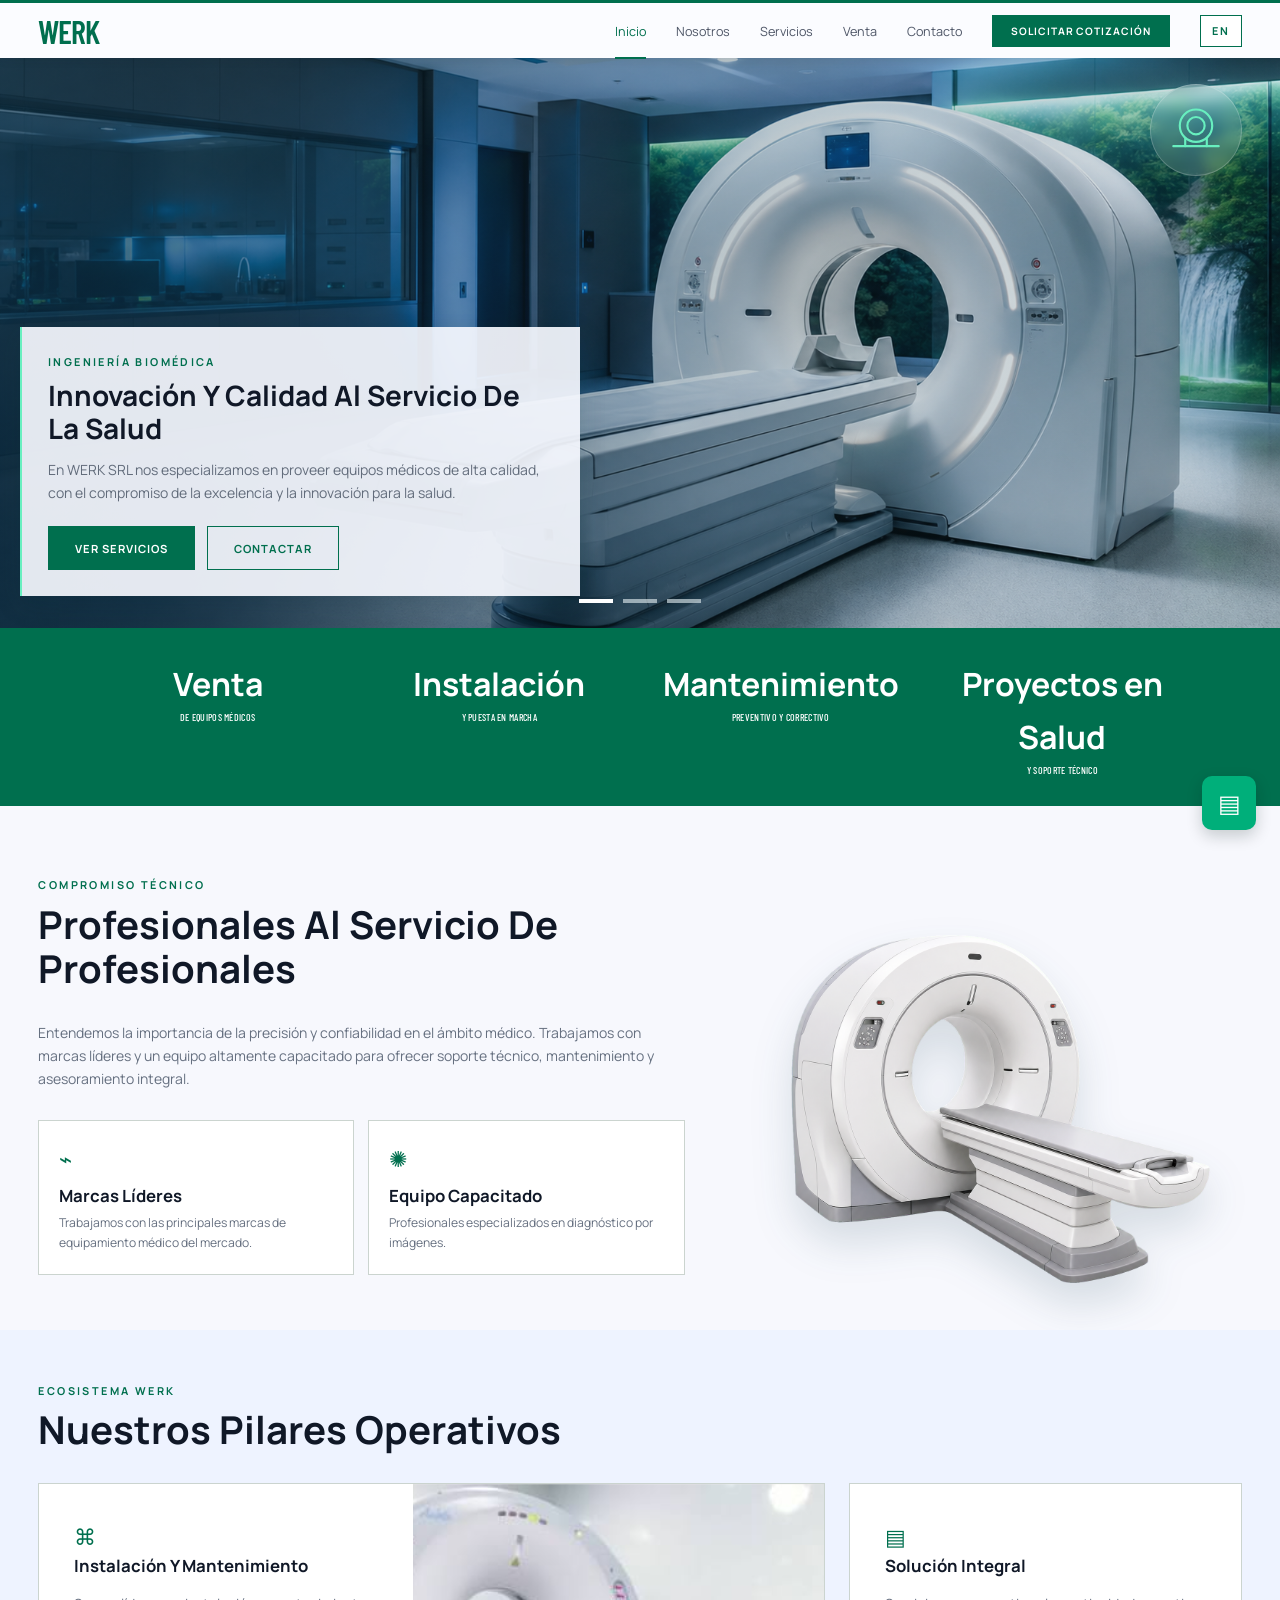
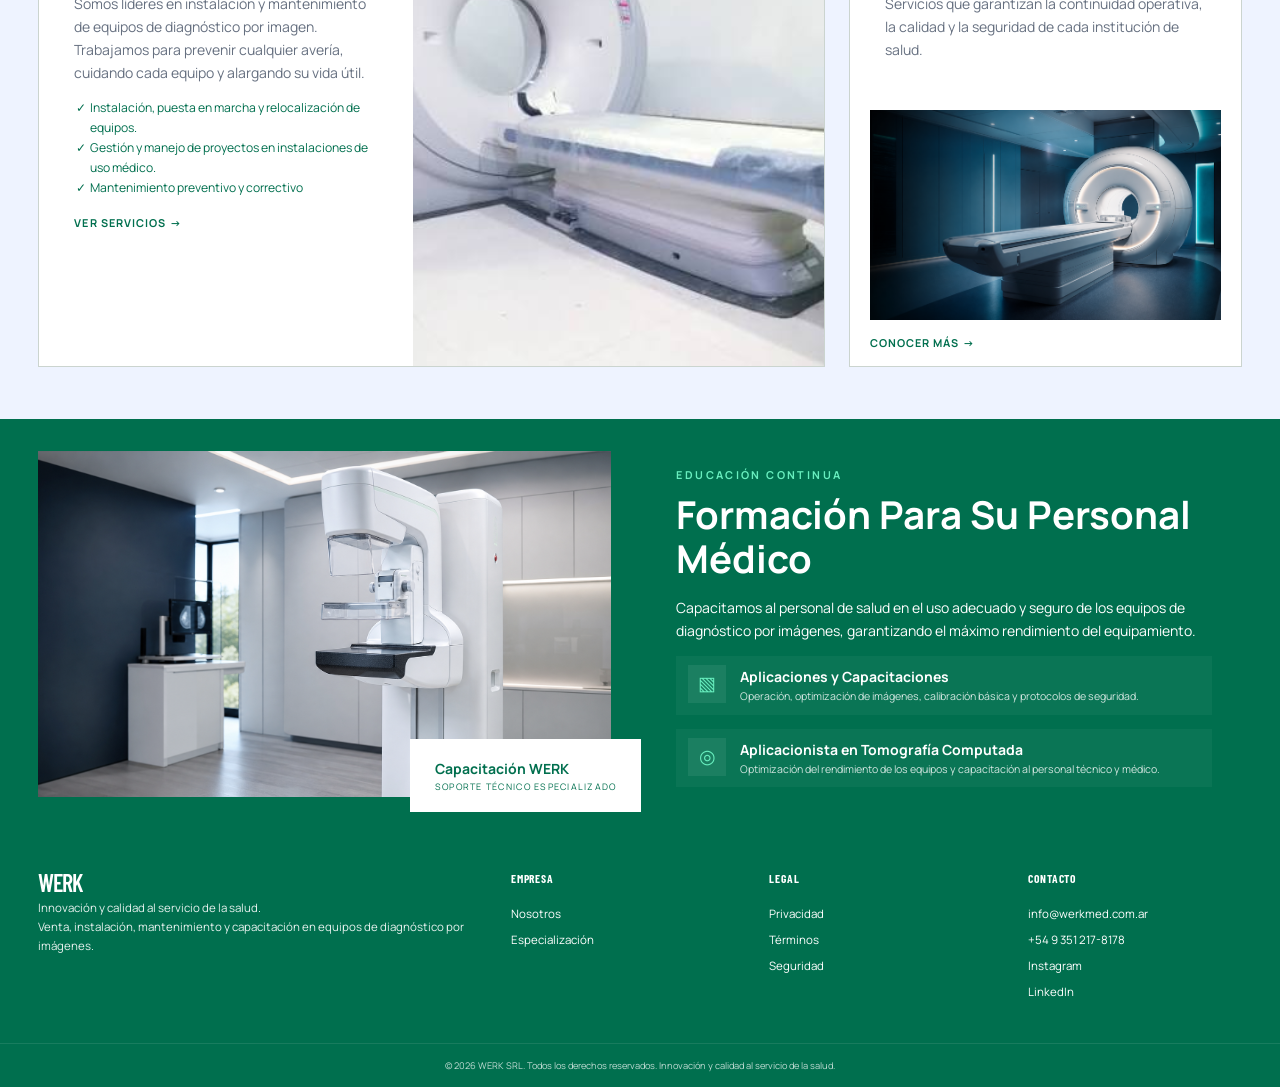
==== index.html @ 3bca9591 "First Commit" ====
<!doctype html>
<html lang="es">
<head>
  <meta charset="utf-8">
  <meta name="viewport" content="width=device-width, initial-scale=1">
  <meta name="description" content="WERK SRL, ingeniería biomédica: venta, instalación, mantenimiento y capacitación en equipos de diagnóstico por imágenes.">
  <title>WERK | Ingeniería Biomédica</title>
  <link rel="preconnect" href="https://fonts.googleapis.com">
  <link rel="preconnect" href="https://fonts.gstatic.com" crossorigin>
  <link rel="preload" as="image" href="assets/img/hero/tomografo-hero.png">
  <link href="https://fonts.googleapis.com/css2?family=Barlow+Condensed:wght@500;600;700&family=Manrope:wght@400;500;600;700&display=swap" rel="stylesheet">
  <link rel="stylesheet" href="styles/styles.css">
</head>
<body>
  <header class="site-header">
    <a class="brand" href="index.html" aria-label="WERK Inicio">WERK</a>
    <button class="menu-toggle" type="button" aria-label="Abrir menú" aria-expanded="false"><span></span><span></span><span></span></button>
    <nav class="main-nav" aria-label="Navegación principal">
      <a href="index.html">Inicio</a>
      <a href="nosotros.html">Nosotros</a>
      <a href="servicios.html">Servicios</a>
      <a href="venta.html">Venta</a>
      <a href="contacto.html">Contacto</a>
    </nav>
    <a class="button button-small header-cta" href="contacto.html">Solicitar cotización</a>
    <button class="language-toggle" type="button" data-language-toggle aria-label="Cambiar a inglés"><span data-language-label>EN</span></button>
  </header>

  <main>
    <section class="hero-carousel" data-carousel>
      <article class="hero-slide hero-tomografo active" role="img" aria-label="Tomógrafo de alta complejidad en una sala de diagnóstico">
        <div class="hero-sticker" aria-hidden="true"><svg viewBox="0 0 100 100" fill="none" stroke="currentColor" stroke-width="4" stroke-linecap="round"><circle cx="50" cy="42" r="30"/><circle cx="50" cy="42" r="16"/><line x1="8" y1="80" x2="92" y2="80"/><line x1="30" y1="80" x2="30" y2="66"/><line x1="70" y1="80" x2="70" y2="66"/></svg></div>
        <div class="hero-card">
          <p class="eyebrow">Ingeniería biomédica</p>
          <h1>Innovación y Calidad al Servicio de la Salud</h1>
          <p>En WERK SRL nos especializamos en proveer equipos médicos de alta calidad, con el compromiso de la excelencia y la innovación para la salud.</p>
          <div class="button-row"><a class="button" href="servicios.html">Ver servicios</a><a class="button button-outline" href="contacto.html">Contactar</a></div>
        </div>
      </article>
      <article class="hero-slide hero-mamografo" role="img" aria-label="Mamógrafo digital de última generación">
        <div class="hero-sticker" aria-hidden="true"><svg viewBox="0 0 100 100" fill="none" stroke="currentColor" stroke-width="4" stroke-linecap="round" stroke-linejoin="round"><path d="M50 10 L50 38"/><rect x="28" y="38" width="44" height="10" rx="3"/><path d="M33 48 Q33 86 50 92 Q67 86 67 48"/></svg></div>
        <div class="hero-card">
          <p class="eyebrow">Profesionales al servicio de profesionales</p>
          <h2>Soporte técnico, mantenimiento y asesoramiento integral</h2>
          <p>Trabajamos con marcas líderes y un equipo altamente capacitado para acompañar a cada institución de salud.</p>
          <div class="button-row"><a class="button" href="nosotros.html">Conocer WERK</a></div>
        </div>
      </article>
      <article class="hero-slide hero-resonador" role="img" aria-label="Resonador magnético en una sala de diagnóstico avanzada">
        <div class="hero-sticker" aria-hidden="true"><svg viewBox="0 0 100 100" fill="none" stroke="currentColor" stroke-width="4" stroke-linecap="round"><rect x="15" y="32" width="70" height="38" rx="19"/><line x1="8" y1="51" x2="0" y2="51"/><line x1="92" y1="51" x2="100" y2="51"/><path d="M22 22 Q50 8 78 22" stroke-dasharray="4 6"/></svg></div>
        <div class="hero-card">
          <p class="eyebrow">Diagnóstico por imagen</p>
          <h2>Líderes en instalación y mantenimiento de equipos de diagnóstico</h2>
          <p>Garantizamos un servicio veloz y efectivo, trabajando para prevenir averías y alargar la vida útil de cada equipo.</p>
          <div class="button-row"><a class="button" href="servicios.html">Nuestros servicios</a><a class="button button-outline" href="contacto.html">Contactar</a></div>
        </div>
      </article>
      <div class="carousel-dots" aria-label="Controles del carrusel"></div>
    </section>

    <section class="stats reveal-group">
      <div><strong>Venta</strong><span>de equipos médicos</span></div>
      <div><strong>Instalación</strong><span>y puesta en marcha</span></div>
      <div><strong>Mantenimiento</strong><span>preventivo y correctivo</span></div>
      <div><strong>Proyectos en Salud</strong><span>y soporte técnico</span></div>
    </section>

    <section class="section split-feature reveal">
      <div class="feature-copy">
        <p class="eyebrow">Compromiso técnico</p>
        <h2>Profesionales al Servicio de Profesionales</h2>
        <p>Entendemos la importancia de la precisión y confiabilidad en el ámbito médico. Trabajamos con marcas líderes y un equipo altamente capacitado para ofrecer soporte técnico, mantenimiento y asesoramiento integral.</p>
        <div class="mini-grid reveal-group">
          <article class="mini-card"><span class="icon">⌁</span><h3>Marcas líderes</h3><p>Trabajamos con las principales marcas de equipamiento médico del mercado.</p></article>
          <article class="mini-card"><span class="icon">✺</span><h3>Equipo capacitado</h3><p>Profesionales especializados en diagnóstico por imágenes.</p></article>
        </div>
      </div>
      <div class="feature-image image-scanner" role="img" aria-label="Tomógrafo de alta complejidad en perspectiva"></div>
    </section>

    <section class="section section-tint reveal">
      <p class="eyebrow">Ecosistema WERK</p>
      <h2>Nuestros Pilares Operativos</h2>
      <div class="pillar-grid reveal-group">
        <article class="pillar-card pillar-wide">
          <div class="pillar-copy"><span class="icon">⌘</span><h3>Instalación y Mantenimiento</h3><p>Somos líderes en instalación y mantenimiento de equipos de diagnóstico por imagen. Trabajamos para prevenir cualquier avería, cuidando cada equipo y alargando su vida útil.</p><ul class="check-list"><li>Instalación, puesta en marcha y relocalización de equipos.</li><li>Gestión y manejo de proyectos en instalaciones de uso médico.</li><li>Mantenimiento preventivo y correctivo</li></ul><a class="text-link" href="servicios.html">Ver servicios →</a></div>
          <div class="pillar-image image-install"></div>
        </article>
        <article class="pillar-card">
          <div class="pillar-copy"><span class="icon">▤</span><h3>Solución Integral</h3><p>Servicios que garantizan la continuidad operativa, la calidad y la seguridad de cada institución de salud.</p></div>
          <div class="pillar-image image-maintenance"></div>
          <a class="text-link card-link" href="servicios.html">Conocer más →</a>
        </article>
      </div>
    </section>

    <section class="academy reveal">
      <div class="academy-image"><div class="academy-badge"><strong>Capacitación WERK</strong><span>Soporte técnico especializado</span></div></div>
      <div class="academy-copy">
        <p class="eyebrow light">Educación continua</p>
        <h2>Formación para su Personal Médico</h2>
        <p>Capacitamos al personal de salud en el uso adecuado y seguro de los equipos de diagnóstico por imágenes, garantizando el máximo rendimiento del equipamiento.</p>
        <div class="academy-item"><span class="academy-icon">▧</span><div><strong>Aplicaciones y Capacitaciones</strong><small>Operación, optimización de imágenes, calibración básica y protocolos de seguridad.</small></div></div>
        <div class="academy-item"><span class="academy-icon">◎</span><div><strong>Aplicacionista en Tomografía Computada</strong><small>Optimización del rendimiento de los equipos y capacitación al personal técnico y médico.</small></div></div>
      </div>
    </section>
  </main>

  <a class="floating-contact" href="mailto:info@werkmed.com.ar" aria-label="Contactar a WERK">▤</a>
  <footer class="site-footer">
    <div class="footer-grid"><div><a class="brand brand-light" href="index.html">WERK</a><p>Innovación y calidad al servicio de la salud.<br>Venta, instalación, mantenimiento y capacitación en equipos de diagnóstico por imágenes.</p></div><div><h3>Empresa</h3><a href="nosotros.html">Nosotros</a><a href="nosotros.html#trayectoria">Especialización</a></div><div><h3>Legal</h3><a href="#">Privacidad</a><a href="#">Términos</a><a href="#">Seguridad</a></div><div><h3>Contacto</h3><a href="mailto:info@werkmed.com.ar">info@werkmed.com.ar</a><a href="tel:+5493512178178">+54 9 351 217-8178</a><a href="https://www.instagram.com/werk.med" target="_blank" rel="noopener">Instagram</a><a href="https://www.linkedin.com/in/werk-s-r-l-277203a8/" target="_blank" rel="noopener">LinkedIn</a></div></div>
    <div class="footer-bottom">© 2026 WERK SRL. Todos los derechos reservados. Innovación y calidad al servicio de la salud.</div>
  </footer>
  <script src="script/script.js"></script>
</body>
</html>
---- styles/styles.css ----
:root{--green:#006f4e;--green-dark:#00583e;--mint:#68efbf;--navy:#0d2138;--ink:#101827;--muted:#667080;--paper:#f7f8fd;--tint:#eef3ff;--line:#cbd4cf;--white:#fff;--header:58px}
*{box-sizing:border-box}html{scroll-behavior:smooth;scroll-padding-top:var(--header)}body{margin:0;background:var(--paper);color:var(--ink);font-family:Manrope,Arial,sans-serif;font-size:14px;line-height:1.65}h1,h2,h3,p{margin-top:0}h1,h2,h3{line-height:1.15;text-transform:capitalize}h1{font-size:clamp(2.3rem,5vw,4.3rem)}h2{font-size:clamp(1.8rem,3vw,2.7rem)}h3{font-size:1.05rem}a{color:inherit;text-decoration:none}.site-header{height:var(--header);padding:0 3%;display:flex;align-items:center;gap:30px;background:#fbfcff;border-top:3px solid var(--green);box-shadow:0 2px 9px #10203018;position:sticky;top:0;z-index:100}.brand{font:600 2rem/1 "Barlow Condensed",sans-serif;color:var(--green);letter-spacing:-1px}.main-nav{display:flex;align-items:center;gap:30px;margin-left:auto}.main-nav a{font-size:.79rem;color:#4e5667;padding:20px 0 15px;border-bottom:2px solid transparent}.main-nav a:hover,.main-nav a.active{color:var(--green);border-color:var(--green)}.button{display:inline-flex;justify-content:center;align-items:center;min-height:44px;padding:0 26px;border:1px solid var(--green);background:var(--green);color:#fff;text-transform:uppercase;letter-spacing:.09em;font:700 .7rem Manrope;cursor:pointer}.button:hover{background:var(--green-dark)}.button-small{min-height:32px;padding:0 18px;font-size:.64rem}.button-outline{background:transparent;color:var(--green)}.button-outline:hover{color:#fff}.menu-toggle{display:none;background:none;border:0;padding:8px}.menu-toggle span{display:block;width:24px;height:2px;margin:5px;background:var(--green)}.hero-carousel{height:620px;position:relative;overflow:hidden;background:#233a4d}.hero-slide{position:absolute;inset:0;opacity:0;visibility:hidden;background-image:linear-gradient(90deg,#143a4a75,#143a4a25),var(--hero-image);background-size:cover;background-position:center;transition:opacity .7s ease}.hero-slide.active{opacity:1;visibility:visible}.hero-card{position:absolute;left:2.7%;bottom:35px;width:min(480px,90%);padding:26px;background:#f7f9ffea;border-left:2px solid var(--mint)}.hero-card h1,.hero-card h2{font-size:1.75rem;margin-bottom:14px}.hero-card p:not(.eyebrow){color:#626c7b}.eyebrow{text-transform:uppercase;letter-spacing:.22em;color:var(--green);font-size:.68rem;font-weight:700;margin-bottom:9px}.eyebrow.light{color:var(--mint)}.button-row{display:flex;flex-wrap:wrap;gap:12px;margin-top:22px}.carousel-dots{position:absolute;bottom:25px;left:50%;transform:translateX(-50%);display:flex;gap:10px;z-index:4}.carousel-dots button{border:0;width:34px;height:4px;padding:0;background:#d5e1e6aa;cursor:pointer}.carousel-dots button.active{background:#fff}.stats{display:grid;grid-template-columns:repeat(4,1fr);padding:30px 6%;background:var(--green);color:#fff;text-align:center}.stats div{display:flex;flex-direction:column}.stats strong{font-size:2rem}.stats span{text-transform:uppercase;font:500 .62rem "Barlow Condensed";letter-spacing:.03em}.section{padding:70px max(3%,calc((100% - 1240px)/2))}.section h2{margin-bottom:30px}.split-feature{display:grid;grid-template-columns:1.25fr .85fr;padding-bottom:0}.feature-copy{padding:0 70px 55px 0}.feature-copy>p:not(.eyebrow){color:var(--muted);max-width:650px}.feature-image{min-height:430px;background-size:cover;background-position:center}.image-scanner{background-image:url("../assets/img/hero/tomografo-hero.png")}.mini-grid{display:grid;grid-template-columns:1fr 1fr;gap:14px;margin-top:30px}.mini-card{border:1px solid var(--line);padding:20px;background:#fff}.mini-card h3{margin:8px 0}.mini-card p{font-size:.76rem;color:var(--muted);margin:0}.icon{display:inline-block;color:var(--green);font-size:1.4rem}.section-tint{background:var(--tint)}.pillar-grid{display:grid;grid-template-columns:2fr 1fr;gap:24px}.pillar-card{background:#fff;border:1px solid var(--line);display:flex;flex-direction:column}.pillar-wide{display:grid;grid-template-columns:1fr 1.1fr}.pillar-copy{padding:35px}.pillar-copy p{color:var(--muted)}.pillar-image{background-size:cover;background-position:center;min-height:210px}.image-install{background-image:url("../assets/img/vtas/aquilion16.jpg")}.image-maintenance{background-image:url("../assets/img/hero/resonador-hero.png");margin:0 20px}.check-list{list-style:"✓  ";padding-left:16px;color:var(--green);font-size:.76rem}.text-link{text-transform:uppercase;letter-spacing:.1em;color:var(--green);font-size:.68rem;font-weight:700}.card-link{padding:14px 20px}.academy{display:grid;grid-template-columns:1fr 1.1fr;background:var(--green);color:#fff;padding:32px max(3%,calc((100% - 1240px)/2))}.academy-image{min-height:290px;background:url("../assets/img/hero/mamografo-hero.png") center/cover;position:relative}.academy-badge{position:absolute;right:-30px;bottom:-15px;background:#fff;color:var(--green);padding:18px 25px;display:flex;flex-direction:column}.academy-badge span{text-transform:uppercase;font-size:.56rem;letter-spacing:.14em}.academy-copy{padding:15px 30px 10px 65px}.academy-copy h2{margin-bottom:15px}.academy-item{display:flex;gap:18px;margin-top:24px}.academy-item small{display:block}.floating-contact{position:fixed;right:24px;bottom:70px;z-index:40;width:54px;height:54px;border-radius:10px;background:#00af7a;color:#fff;display:grid;place-items:center;font-size:1.5rem;box-shadow:0 6px 16px #001b1433}.site-footer{background:var(--green);color:#fff}.footer-grid{padding:42px max(3%,calc((100% - 1240px)/2));display:grid;grid-template-columns:2fr repeat(3,1fr);gap:45px}.brand-light{color:#fff;font-size:1.5rem}.footer-grid p{font-size:.72rem;opacity:.9}.footer-grid h3{text-transform:uppercase;font:700 .72rem "Barlow Condensed";letter-spacing:.08em}.footer-grid div:not(:first-child){display:flex;flex-direction:column;gap:7px}.footer-grid a:not(.brand){font-size:.72rem}.footer-bottom{border-top:1px solid #ffffff20;padding:14px 3%;text-align:center;font-size:.58rem;opacity:.75}
.hero-about{height:560px;background:#eef2fa}.hero-about .hero-slide{background-size:cover;background-position:center}.hero-dark-card{position:absolute;left:0;bottom:0;width:52%;min-height:280px;padding:38px max(3%,calc((100vw - 1240px)/2));padding-right:45px;background:linear-gradient(90deg,#0d2138ef,#0d2138bf);color:#fff}.hero-dark-card h1,.hero-dark-card h2{font-size:clamp(2.3rem,4vw,3.6rem)}em{font-style:normal;color:var(--mint)}.hero-dark-card p:last-child{max-width:540px}.section-heading-line{display:flex;align-items:end;justify-content:space-between;border-bottom:1px solid var(--line);margin-bottom:25px}.section-heading-line h2{color:var(--green);font:600 2rem "Barlow Condensed";text-transform:capitalize;margin:0}.section-heading-line span{text-transform:uppercase;letter-spacing:.25em;color:#87909e;font-size:.6rem}.identity-grid{display:grid;grid-template-columns:1.3fr .9fr;gap:20px}.identity-card,blockquote{margin:0;border:1px solid var(--line);background:#fff;padding:30px}.identity-card h3{font-size:1.2rem}.mission{min-height:250px;display:flex;flex-direction:column;justify-content:space-between}.mission p{max-width:520px}.vision{background:var(--navy);color:#fff;display:flex;flex-direction:column;justify-content:space-between}.progress-mark{width:40px;height:5px;background:linear-gradient(90deg,var(--green) 55%,#6b7583 55%)}blockquote{background:#e9f4f7;text-align:center;display:flex;flex-direction:column;justify-content:center;color:var(--green);font-style:italic;font-size:1.1rem}blockquote small{color:var(--muted);font-style:normal;margin-top:8px}.values{padding:28px}.value-grid{display:grid;grid-template-columns:1fr 1fr;gap:20px}.value-grid p{margin:0}.value-grid b,.value-grid small{display:block}.value-grid small{font-size:.58rem;color:var(--muted);margin-left:20px}.timeline-section{background:#eaf3f7 url("../assets/img/vtas/rx.jpg") right center/38% no-repeat;background-blend-mode:screen}.timeline-section h2{color:var(--green)}.timeline{display:grid;grid-template-columns:repeat(3,1fr);border-top:1px solid #a9beb7;padding-top:8px}.timeline article{padding-right:35px}.timeline b{display:inline-block;border:1px solid var(--green);border-radius:7px;padding:3px 6px;color:var(--green);font:500 .7rem "Barlow Condensed"}.timeline h3{margin:15px 0 8px}.timeline p{font-size:.77rem}.expertise{display:grid;grid-template-columns:1fr 1fr;gap:55px;align-items:center;background-image:linear-gradient(#d8e1e633 1px,transparent 1px),linear-gradient(90deg,#d8e1e633 1px,transparent 1px);background-size:25px 25px}.short-rule{display:block;width:40px;height:3px;background:var(--green);margin:-15px 0 25px}.tech-list{list-style:none;padding:0}.tech-list li{background:#e9f1f5;border-left:3px solid var(--green);margin:10px 0;padding:8px 15px;font-size:.72rem}.expertise-visual{position:relative}.image-globe{height:430px;background:url("../assets/img/hero/tomografo-hero.png") center/cover;border-radius:4px;box-shadow:0 7px 16px #001c2233}.uptime-badge{position:absolute;bottom:-24px;left:-30px;background:#fff;border:1px solid var(--line);padding:12px}.uptime-badge strong,.uptime-badge span{display:block}.uptime-badge strong{font-size:1.5rem;color:var(--green)}.uptime-badge span{font-size:.6rem}
.hero-services{height:560px}.service-hero-copy{position:absolute;left:2%;bottom:28px;width:min(660px,92%);padding:30px;border-left:3px solid var(--mint);background:linear-gradient(90deg,#0c584cca,transparent);color:#fff}.service-hero-copy h1,.service-hero-copy h2{font-size:clamp(2.3rem,4vw,3.5rem);margin-bottom:14px}.service-kicker{display:flex;justify-content:space-between;align-items:center;margin-bottom:55px;border-bottom:1px solid var(--line);padding-bottom:18px}.service-kicker p{color:var(--green);margin:0}.service-kicker span{color:var(--muted)}.service-kicker b,.specialty-heading>span{text-transform:uppercase;letter-spacing:.16em;color:var(--green);font-size:.62rem}.service-card-grid{display:grid;grid-template-columns:repeat(3,1fr);background:#fff;border:1px solid #dde2df}.service-card-grid article{padding:35px;border-right:1px solid #dde2df;border-bottom:1px solid #dde2df}.service-card-grid article:nth-child(3n){border-right:0}.service-card-grid article:nth-last-child(-n+3){border-bottom:0}.service-card-grid p,.service-card-grid li{color:var(--muted);font-size:.77rem}.service-card-grid ul{list-style:"•  ";padding-left:10px;line-height:2}.specialty{padding:55px max(3%,calc((100% - 1240px)/2));background:var(--green);color:#fff}.specialty-heading{display:flex;justify-content:space-between;align-items:center;margin-bottom:45px}.specialty-heading h2{color:var(--mint);margin:0}.specialty-heading p{margin:4px 0}.specialty-heading>span{border:1px solid #54caa450;padding:8px 16px;color:#8bdfc4}.specialty-layout{display:grid;grid-template-columns:2fr 1fr}.specialty-image{min-height:510px;background:url("../assets/img/hero/tomografo-hero.png") center/cover;position:relative}.specialty-caption{position:absolute;left:30px;bottom:30px;max-width:460px}.specialty-caption b{background:#009b6c;padding:6px 10px;text-transform:uppercase;font-size:.65rem}.specialty-caption p{margin:12px 0 3px}.specialty-side{display:grid;grid-template-rows:1fr 1fr}.specialty-side article{padding:35px;background:#21866c}.specialty-side article:last-child{background:#00996c;position:relative}.specialty-side p{font-size:.78rem}.specialty-side a{position:absolute;right:30px;bottom:25px;font-size:1.5rem}.support-panel{display:grid;grid-template-columns:1fr 1fr;padding-top:65px;padding-bottom:65px}.support-panel>div{padding:45px 65px;background:#fff}.support-panel>div:last-child{background:#e9f0ff}.support-list{list-style:none;padding:0}.support-list li{margin:15px 0;padding-left:40px;position:relative}.support-list li:before{content:"⌁";position:absolute;left:0;top:0;background:#d8f1e8;color:var(--green);padding:5px 9px}.support-list b,.support-list span{display:block;font-size:.7rem}.support-list span{color:var(--muted)}.support-cta{text-align:center}.network-icon{font-size:3.5rem;color:var(--green)}
.contact-hero{min-height:400px;position:relative;background:linear-gradient(90deg,#0b3a5bba,#0b3a5b30),url("../assets/img/hero/resonador-hero.png") center/cover;color:#fff;display:flex;align-items:center;padding:5%}.contact-hero div{max-width:700px}.contact-hero h1{margin-bottom:15px}.contact-hero p{font-size:1.2rem}.contact-layout{display:grid;grid-template-columns:1.25fr .88fr;gap:25px}.contact-form,.contact-aside>article,.contact-mini-grid article{background:#fff;border:1px solid var(--line);padding:30px}.contact-form h2{font-size:2.3rem}.form-grid{display:grid;grid-template-columns:1fr 1fr;gap:22px;margin:35px 0 25px}.form-grid label{font-size:.75rem;letter-spacing:.08em}.form-grid input,.form-grid select,.form-grid textarea{display:block;width:100%;margin-top:8px;border:1px solid #bdc9c3;background:#fff;padding:14px;color:#5d6677;font:inherit}.full-field{grid-column:1/-1}.submit-button{border:0}.form-status{margin:15px 0 0;color:var(--green);font-weight:600}.contact-aside{display:flex;flex-direction:column;gap:20px}.contact-aside .emergency-card{background:var(--navy);color:#fff;border:0;box-shadow:0 5px 10px #001b2d33}.emergency-card{position:relative}.emergency-card>span{position:absolute;right:20px;color:#00a878}.emergency-card h2{font-size:1.7rem;margin-bottom:8px}.emergency-card a{color:var(--mint);font-size:2rem;font-weight:700}.contact-mini-grid{display:grid;grid-template-columns:1fr 1fr;gap:20px}.contact-mini-grid article{background:#eaf1ff}.contact-mini-grid p{font-size:.72rem}.location-card h2{margin-bottom:5px}.location-card>p{font-size:.7rem}.map-placeholder{height:220px;background:linear-gradient(#0b111766,#0b111766),url("../assets/img/vtas/canon.jpg") center/cover;display:grid;place-items:center}.map-placeholder span{width:30px;height:30px;border:8px solid #fff;border-radius:50%;background:var(--green);box-shadow:0 0 0 2px var(--green)}
@media(max-width:900px){.site-header{padding:0 18px}.menu-toggle{display:block;margin-left:auto}.main-nav{display:none;position:absolute;top:55px;left:0;right:0;background:#fff;flex-direction:column;gap:0;box-shadow:0 8px 15px #0002}.main-nav.open{display:flex}.main-nav a{width:100%;padding:14px 25px;border-bottom:1px solid #eee}.header-cta{display:none}.hero-carousel{height:560px}.hero-dark-card{width:80%}.split-feature,.pillar-grid,.academy,.expertise,.contact-layout,.support-panel{grid-template-columns:1fr}.feature-copy{padding-right:0}.split-feature{padding-bottom:60px}.feature-image{min-height:320px}.pillar-wide{grid-template-columns:1fr}.academy-copy{padding:55px 15px 20px}.academy-badge{right:10px}.identity-grid{grid-template-columns:1fr}.timeline{grid-template-columns:1fr;gap:25px}.timeline article{padding-left:15px;border-left:1px solid var(--green)}.service-card-grid{grid-template-columns:1fr}.service-card-grid article,.service-card-grid article:nth-last-child(-n+3){border-right:0;border-bottom:1px solid #dde2df}.service-card-grid article:last-child{border-bottom:0}.specialty-layout{grid-template-columns:1fr}.specialty-side{grid-template-columns:1fr 1fr;grid-template-rows:auto}.footer-grid{grid-template-columns:1.5fr 1fr 1fr}.footer-grid>div:last-child{grid-column:1/-1}}
@media(max-width:600px){body{font-size:13px}.section{padding:50px 20px}.hero-carousel{height:590px}.hero-card{left:15px;bottom:35px;width:calc(100% - 30px)}.hero-dark-card{width:100%;padding:30px 20px}.service-hero-copy{left:15px;width:calc(100% - 30px)}.stats{grid-template-columns:1fr 1fr;gap:25px}.mini-grid,.form-grid,.contact-mini-grid{grid-template-columns:1fr}.full-field{grid-column:auto}.pillar-copy{padding:25px}.academy{padding:25px 20px}.academy-image{min-height:230px}.footer-grid{grid-template-columns:1fr 1fr;gap:30px;padding:40px 20px}.footer-grid>div:first-child,.footer-grid>div:last-child{grid-column:1/-1}.section-heading-line{align-items:start;flex-direction:column}.value-grid{grid-template-columns:1fr}.specialty{padding:50px 20px}.specialty-heading{align-items:start;flex-direction:column;gap:15px}.specialty-image{min-height:440px}.specialty-side{grid-template-columns:1fr}.support-panel>div{padding:35px 25px}.emergency-card a{font-size:1.3rem}.contact-hero{min-height:350px;padding:25px}.contact-form,.contact-aside>article,.contact-mini-grid article{padding:22px}.floating-contact{right:15px;bottom:20px}}
@media(prefers-reduced-motion:reduce){*{scroll-behavior:auto!important}.hero-slide{transition:none}}

/* Imágenes locales del carrusel de inicio. Las rutas se resuelven desde /styles. */
.hero-slide.hero-tomografo{background-image:linear-gradient(90deg,#143a4a75,#143a4a25),url("../assets/img/hero/tomografo-hero.png")}
.hero-slide.hero-mamografo{background-image:linear-gradient(90deg,#143a4a75,#143a4a25),url("../assets/img/hero/mamografo-hero.png")}
.hero-slide.hero-resonador{background-image:linear-gradient(90deg,#143a4a75,#143a4a25),url("../assets/img/hero/resonador-hero.png")}

/* Stickers decorativos: íconos de línea sobre las imágenes de hero, estilo inspirado en gráficos superpuestos de sitios corporativos de medtech. */
.hero-sticker{position:absolute;top:26px;right:max(3%,calc((100% - 1240px)/2));width:92px;height:92px;padding:18px;border-radius:50%;background:#ffffff1f;border:1px solid #ffffff33;backdrop-filter:blur(6px);color:var(--mint);animation:sticker-float 5s ease-in-out infinite;pointer-events:none;z-index:3}
.hero-sticker svg{width:100%;height:100%;display:block}
@keyframes sticker-float{0%,100%{transform:translateY(0)}50%{transform:translateY(-12px)}}
@media(max-width:900px){.hero-sticker{width:72px;height:72px;padding:15px;top:18px}}
@media(max-width:600px){.hero-sticker{width:56px;height:56px;padding:12px;top:14px;right:14px}}

/* Animaciones al hacer scroll (reveal on scroll). */
.reveal{opacity:0;transform:translateY(30px);transition:opacity .7s ease,transform .7s cubic-bezier(.16,.8,.32,1)}
.reveal.is-visible{opacity:1;transform:translateY(0)}
.reveal-group>*{opacity:0;transform:translateY(24px);transition:opacity .6s ease,transform .6s cubic-bezier(.16,.8,.32,1)}
.reveal-group.is-visible>*{opacity:1;transform:translateY(0)}
.reveal-group.is-visible>*:nth-child(1){transition-delay:.05s}
.reveal-group.is-visible>*:nth-child(2){transition-delay:.12s}
.reveal-group.is-visible>*:nth-child(3){transition-delay:.19s}
.reveal-group.is-visible>*:nth-child(4){transition-delay:.26s}
.reveal-group.is-visible>*:nth-child(5){transition-delay:.33s}
.reveal-group.is-visible>*:nth-child(6){transition-delay:.4s}
.reveal-group.is-visible>*:nth-child(7){transition-delay:.47s}
@media(prefers-reduced-motion:reduce){.hero-sticker{animation:none}.reveal,.reveal-group>*{opacity:1;transform:none;transition:none}}

.language-toggle{flex:0 0 auto;width:42px;height:32px;border:1px solid var(--green);background:#fff;color:var(--green);font:700 .68rem Manrope;letter-spacing:.12em;cursor:pointer;transition:background .2s ease,color .2s ease}
.language-toggle:hover,.language-toggle:focus-visible{background:var(--green);color:#fff;outline:none}

.specialty-side{display:block}.specialty-list-panel{height:100%;position:relative;background:#21866c}.specialty-list{list-style:none;margin:28px 0 0;padding:0;display:grid;gap:14px}.specialty-list li{position:relative;padding-left:22px;font-size:.82rem;line-height:1.45}.specialty-list li:before{content:"";position:absolute;left:0;top:.62em;width:7px;height:7px;border-radius:50%;background:var(--mint)}

/* Tomógrafo recortado para el bloque de tecnología. */
.feature-image.image-scanner{background-image:url("../assets/img/tomografo-sticker.png");background-size:contain;background-repeat:no-repeat;background-position:center;filter:drop-shadow(0 22px 20px #153c4b25)}

/* Venta de equipos */
.sales-hero{min-height:570px;position:relative;display:flex;align-items:flex-end;padding:60px max(3%,calc((100% - 1240px)/2));background:linear-gradient(90deg,#09283dd9 0%,#0a3549a6 48%,#09283d1f 78%),url("../assets/img/hero/resonador-hero.png") center/cover;color:#fff}
.sales-hero-copy{width:min(650px,100%);position:relative;z-index:1}.sales-hero-copy h1{margin-bottom:18px}.sales-hero-copy>p:not(.eyebrow){max-width:600px;font-size:1.05rem}.sales-outline{border-color:#fff;color:#fff}.sales-outline:hover{border-color:var(--green)}
.sales-hero-label{position:absolute;right:max(3%,calc((100% - 1240px)/2));bottom:60px;display:flex;flex-direction:column;align-items:flex-end;text-transform:uppercase;letter-spacing:.13em}.sales-hero-label span{font-size:.58rem}.sales-hero-label b{color:var(--mint);font-size:.7rem}
.sales-intro{display:grid;grid-template-columns:1fr 1fr;gap:70px;align-items:end;padding-bottom:42px}.sales-intro h2{margin:0}.sales-intro>p{color:var(--muted);margin:0;max-width:560px}
.equipment-grid-section{padding-top:0}.equipment-grid{display:grid;grid-template-columns:repeat(3,1fr);border:1px solid var(--line);background:#fff}.equipment-card{min-width:0;border-right:1px solid var(--line)}.equipment-card:last-child{border-right:0}.equipment-image{height:260px;background-position:center;background-size:cover}.equipment-ct{background-image:linear-gradient(#0d213817,#0d213817),url("../assets/img/hero/tomografo-hero.png")}.equipment-mri{background-image:linear-gradient(#0d213817,#0d213817),url("../assets/img/hero/resonador-hero.png")}.equipment-mammo{background-image:linear-gradient(#0d213817,#0d213817),url("../assets/img/hero/mamografo-hero.png")}.equipment-ct-sale{background-image:linear-gradient(#0d213817,#0d213817),url("../assets/img/vtas/aquilion16.jpg")}.equipment-rx-sale{background-image:linear-gradient(#0d213817,#0d213817),url("../assets/img/vtas/rx.jpg")}.equipment-mri-sale{background-image:linear-gradient(#0d213817,#0d213817),url("../assets/img/vtas/resonanciamagnetica.jpeg")}.equipment-copy{padding:30px}.equipment-copy>span{text-transform:uppercase;letter-spacing:.15em;color:var(--green);font-size:.58rem;font-weight:700}.equipment-copy h2{font-size:1.55rem;margin:12px 0}.equipment-copy p,.equipment-copy li{color:var(--muted);font-size:.76rem}.equipment-copy ul{padding-left:18px;min-height:85px;margin:20px 0}.equipment-copy li{margin:7px 0}
.sales-support{display:grid;grid-template-columns:.85fr 1.4fr;gap:70px;padding:70px max(3%,calc((100% - 1240px)/2));background:var(--green);color:#fff}.sales-support-heading h2{color:var(--mint);margin-bottom:18px}.sales-support-heading>p:last-child{font-size:.8rem}.sales-steps{display:grid;grid-template-columns:repeat(3,1fr);border-top:1px solid #ffffff50}.sales-steps article{padding:28px 24px;border-right:1px solid #ffffff30}.sales-steps article:last-child{border:0}.sales-steps b{font:600 1.5rem "Barlow Condensed";color:var(--mint)}.sales-steps h3{margin:35px 0 10px}.sales-steps p{font-size:.72rem;margin:0;color:#e5f3ee}
.sales-cta{display:flex;align-items:center;justify-content:space-between;gap:45px;background:#e9f0ff}.sales-cta h2{margin-bottom:12px}.sales-cta p:last-child{margin:0;color:var(--muted)}.sales-cta .button{flex:0 0 auto}
.spare-parts{display:grid;grid-template-columns:1fr 1fr;align-items:stretch;padding-top:0}.spare-parts-image{min-height:280px;background:linear-gradient(#0d213817,#0d213817),url("../assets/img/vtas/tubostomografia.jpg") center/cover}.spare-parts-copy{display:flex;flex-direction:column;justify-content:center;background:#fff;border:1px solid var(--line);padding:40px}.spare-parts-copy h2{margin-bottom:18px}

@media(max-width:1100px) and (min-width:901px){.main-nav{gap:18px}.site-header{gap:20px}.header-cta{padding:0 13px}}
@media(max-width:900px){.sales-hero{min-height:540px}.sales-hero-label{display:none}.sales-intro,.sales-support,.spare-parts{grid-template-columns:1fr;gap:35px}.equipment-grid{grid-template-columns:1fr}.equipment-card{display:grid;grid-template-columns:.9fr 1.1fr;border-right:0;border-bottom:1px solid var(--line)}.equipment-card:last-child{border-bottom:0}.equipment-image{height:auto;min-height:320px}.sales-steps{grid-template-columns:repeat(3,1fr)}}
@media(max-width:600px){.sales-hero{min-height:560px;padding:45px 20px}.sales-hero-copy h1{font-size:2.65rem}.equipment-card{display:block}.equipment-image{height:235px;min-height:0}.equipment-copy{padding:25px}.equipment-copy ul{min-height:0}.sales-support{padding:50px 20px}.sales-steps{grid-template-columns:1fr}.sales-steps article{border-right:0;border-bottom:1px solid #ffffff30;padding:22px 5px}.sales-steps h3{margin:10px 0}.sales-cta{align-items:flex-start;flex-direction:column}.sales-cta .button{width:100%}}

/* Home composition tuned to the supplied desktop reference. */
body:has(.split-feature) .hero-carousel{height:570px}
body:has(.split-feature) .hero-card{left:max(20px,calc((100% - 1240px)/2));bottom:32px;width:min(560px,90%);box-shadow:0 8px 25px #092d3a25}
body:has(.split-feature) .stats{padding-left:max(6%,calc((100% - 1240px)/2));padding-right:max(6%,calc((100% - 1240px)/2))}
body:has(.split-feature) .mini-card{min-height:132px}
body:has(.split-feature) .section-tint{padding-top:52px;padding-bottom:52px}
body:has(.split-feature) .pillar-wide{min-height:415px}
body:has(.split-feature) .pillar-card:not(.pillar-wide){min-height:415px}
body:has(.split-feature) .academy-image{min-height:320px}
body:has(.split-feature) .academy-item{gap:14px;margin-top:14px;padding:9px 12px;background:#ffffff0a}
body:has(.split-feature) .academy-item strong,
body:has(.split-feature) .academy-item small{display:block}
body:has(.split-feature) .academy-item small{font-size:.66rem;opacity:.82}
.academy-icon{display:grid;place-items:center;flex:0 0 38px;height:38px;background:#ffffff12;color:var(--mint);font-size:1.2rem}

@media(max-width:900px){
  body:has(.split-feature) .hero-card{left:20px}
  body:has(.split-feature) .pillar-wide,
  body:has(.split-feature) .pillar-card:not(.pillar-wide){min-height:auto}
}
@media(max-width:600px){
  body:has(.split-feature) .hero-carousel{height:590px}
  body:has(.split-feature) .hero-card{left:15px}
}
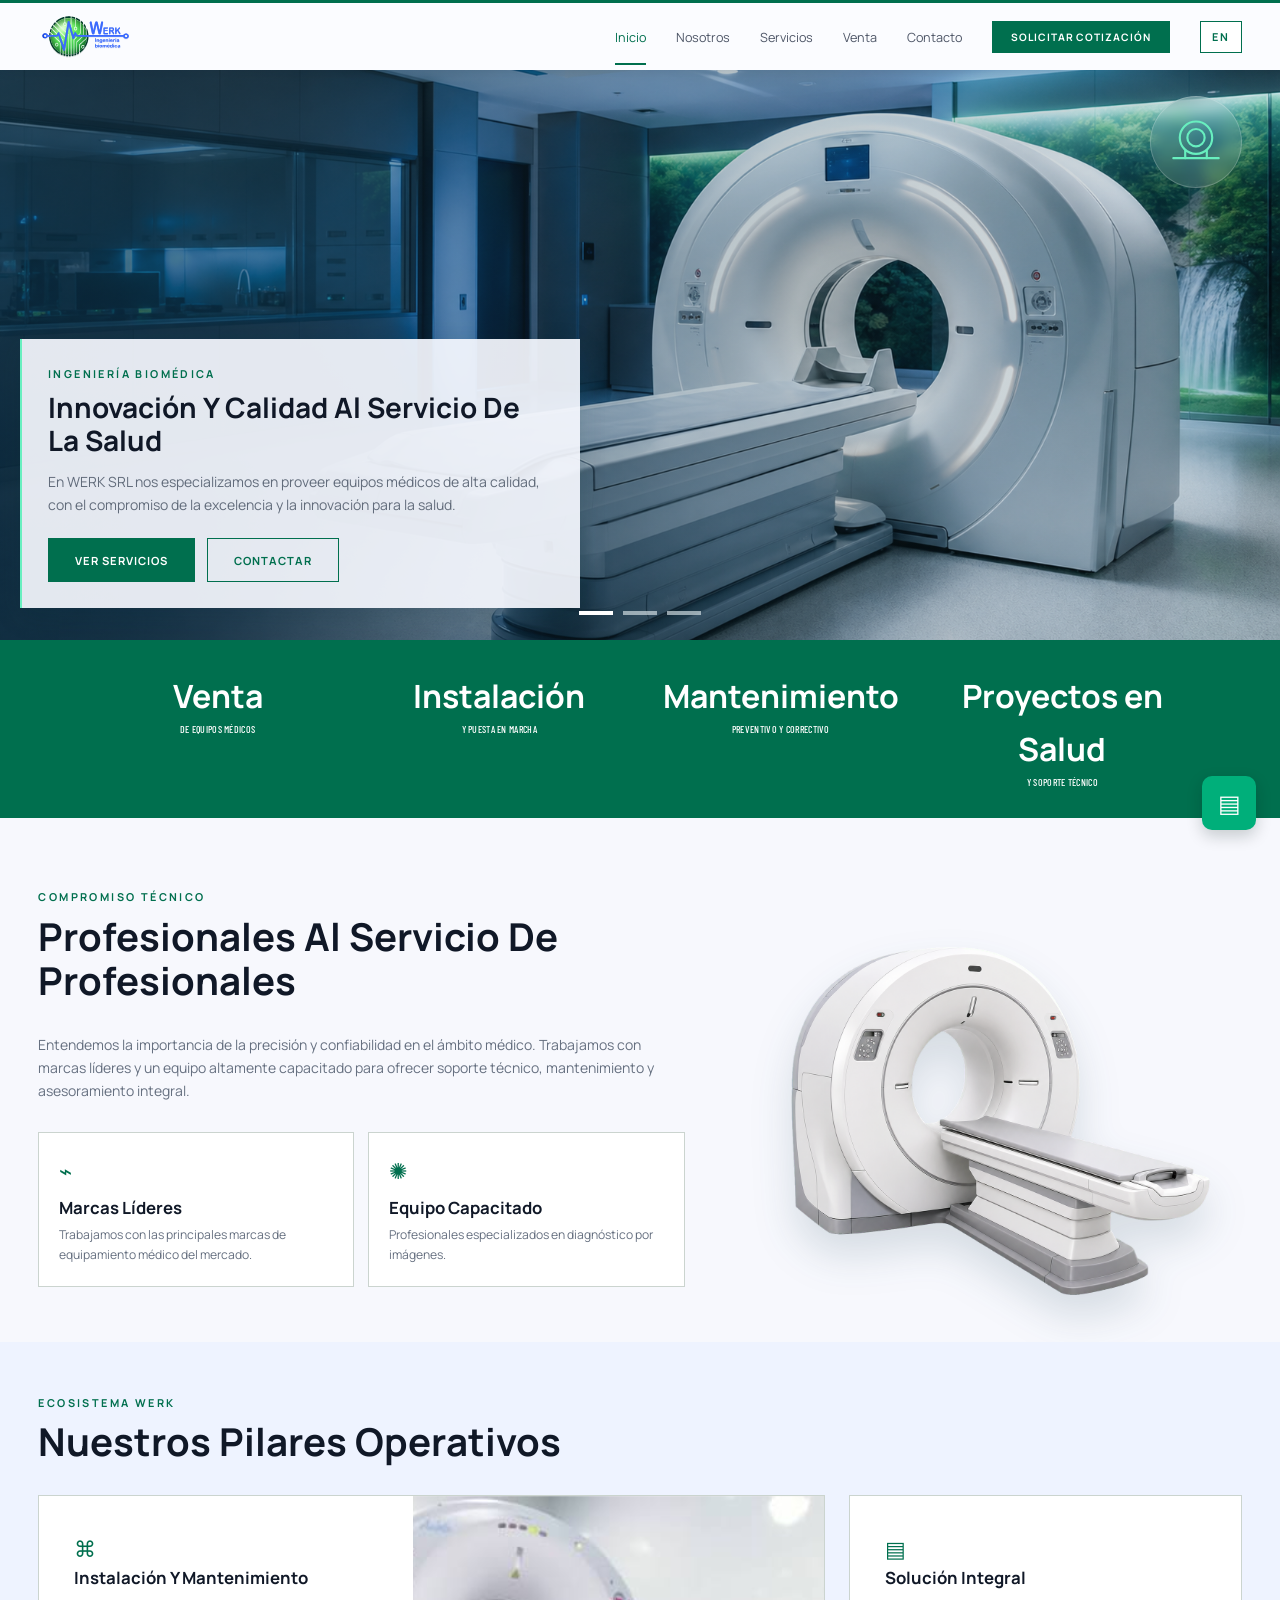
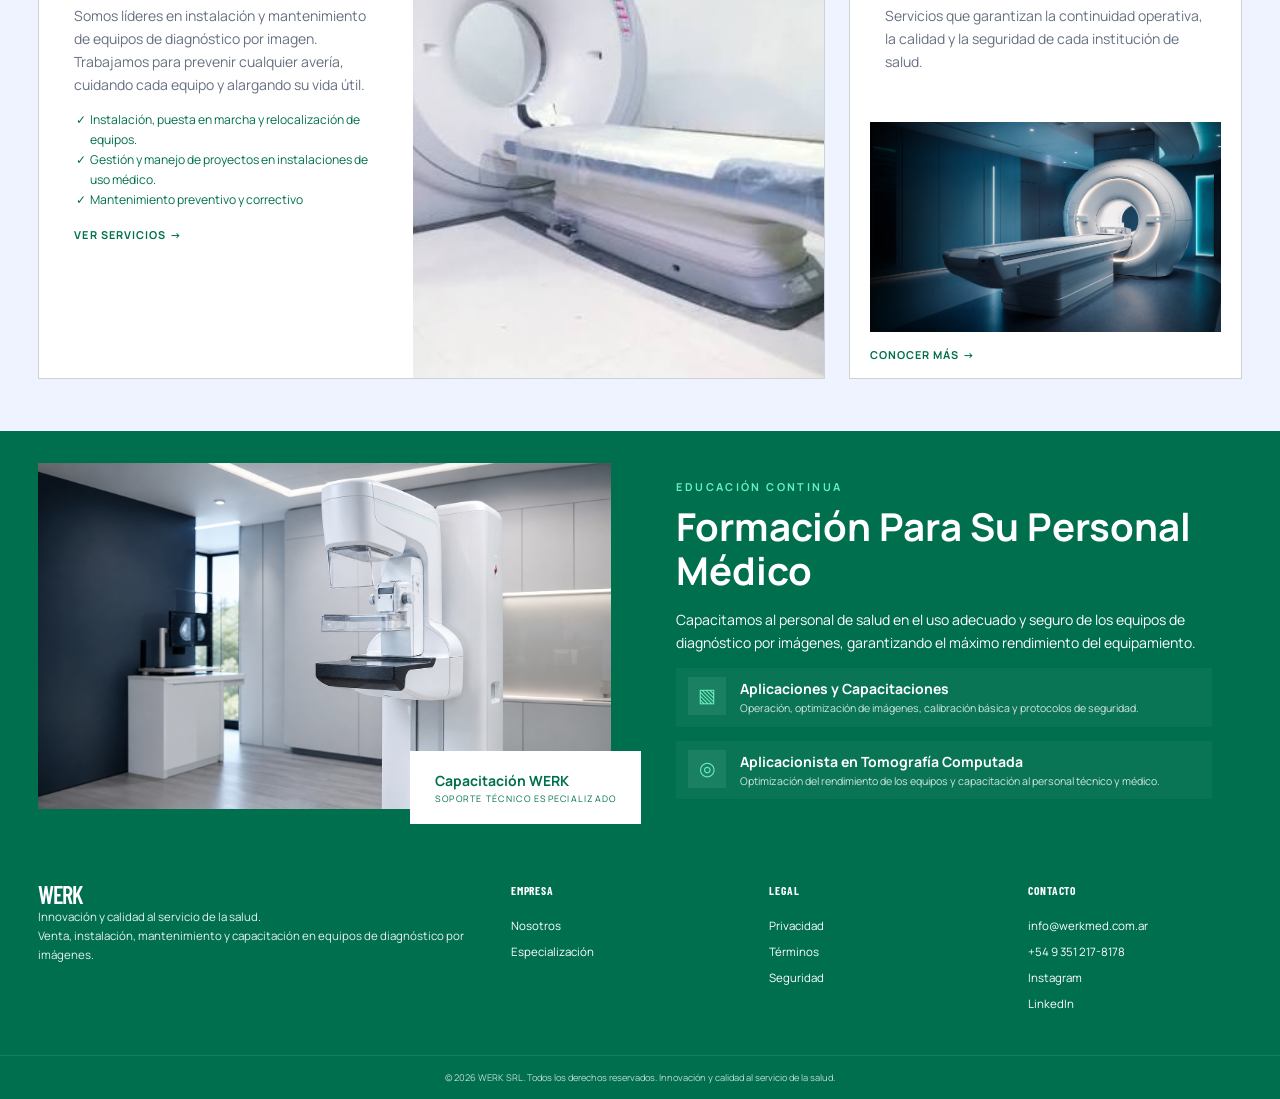
==== commit eaca9bdb: "Web Terminada, falta traduccion" ====
--- a/index.html
+++ b/index.html
@@ -8,12 +8,14 @@
   <link rel="preconnect" href="https://fonts.googleapis.com">
   <link rel="preconnect" href="https://fonts.gstatic.com" crossorigin>
   <link rel="preload" as="image" href="assets/img/hero/tomografo-hero.png">
+  <link rel="icon" href="assets/img/logo/werk_logo_v3.svg" type="image/svg+xml">
+  <link rel="icon" href="assets/img/logo/werk_logo_v3.png" type="image/png">
   <link href="https://fonts.googleapis.com/css2?family=Barlow+Condensed:wght@500;600;700&family=Manrope:wght@400;500;600;700&display=swap" rel="stylesheet">
   <link rel="stylesheet" href="styles/styles.css">
 </head>
 <body>
   <header class="site-header">
-    <a class="brand" href="index.html" aria-label="WERK Inicio">WERK</a>
+    <a class="brand" href="index.html" aria-label="WERK Inicio"><img class="brand-logo" src="assets/img/logo/werk_logo_v3.svg" alt="WERK" width="71" height="48"></a>
     <button class="menu-toggle" type="button" aria-label="Abrir menú" aria-expanded="false"><span></span><span></span><span></span></button>
     <nav class="main-nav" aria-label="Navegación principal">
       <a href="index.html">Inicio</a>
--- a/styles/styles.css
+++ b/styles/styles.css
@@ -1,10 +1,10 @@
-:root{--green:#006f4e;--green-dark:#00583e;--mint:#68efbf;--navy:#0d2138;--ink:#101827;--muted:#667080;--paper:#f7f8fd;--tint:#eef3ff;--line:#cbd4cf;--white:#fff;--header:58px}
-*{box-sizing:border-box}html{scroll-behavior:smooth;scroll-padding-top:var(--header)}body{margin:0;background:var(--paper);color:var(--ink);font-family:Manrope,Arial,sans-serif;font-size:14px;line-height:1.65}h1,h2,h3,p{margin-top:0}h1,h2,h3{line-height:1.15;text-transform:capitalize}h1{font-size:clamp(2.3rem,5vw,4.3rem)}h2{font-size:clamp(1.8rem,3vw,2.7rem)}h3{font-size:1.05rem}a{color:inherit;text-decoration:none}.site-header{height:var(--header);padding:0 3%;display:flex;align-items:center;gap:30px;background:#fbfcff;border-top:3px solid var(--green);box-shadow:0 2px 9px #10203018;position:sticky;top:0;z-index:100}.brand{font:600 2rem/1 "Barlow Condensed",sans-serif;color:var(--green);letter-spacing:-1px}.main-nav{display:flex;align-items:center;gap:30px;margin-left:auto}.main-nav a{font-size:.79rem;color:#4e5667;padding:20px 0 15px;border-bottom:2px solid transparent}.main-nav a:hover,.main-nav a.active{color:var(--green);border-color:var(--green)}.button{display:inline-flex;justify-content:center;align-items:center;min-height:44px;padding:0 26px;border:1px solid var(--green);background:var(--green);color:#fff;text-transform:uppercase;letter-spacing:.09em;font:700 .7rem Manrope;cursor:pointer}.button:hover{background:var(--green-dark)}.button-small{min-height:32px;padding:0 18px;font-size:.64rem}.button-outline{background:transparent;color:var(--green)}.button-outline:hover{color:#fff}.menu-toggle{display:none;background:none;border:0;padding:8px}.menu-toggle span{display:block;width:24px;height:2px;margin:5px;background:var(--green)}.hero-carousel{height:620px;position:relative;overflow:hidden;background:#233a4d}.hero-slide{position:absolute;inset:0;opacity:0;visibility:hidden;background-image:linear-gradient(90deg,#143a4a75,#143a4a25),var(--hero-image);background-size:cover;background-position:center;transition:opacity .7s ease}.hero-slide.active{opacity:1;visibility:visible}.hero-card{position:absolute;left:2.7%;bottom:35px;width:min(480px,90%);padding:26px;background:#f7f9ffea;border-left:2px solid var(--mint)}.hero-card h1,.hero-card h2{font-size:1.75rem;margin-bottom:14px}.hero-card p:not(.eyebrow){color:#626c7b}.eyebrow{text-transform:uppercase;letter-spacing:.22em;color:var(--green);font-size:.68rem;font-weight:700;margin-bottom:9px}.eyebrow.light{color:var(--mint)}.button-row{display:flex;flex-wrap:wrap;gap:12px;margin-top:22px}.carousel-dots{position:absolute;bottom:25px;left:50%;transform:translateX(-50%);display:flex;gap:10px;z-index:4}.carousel-dots button{border:0;width:34px;height:4px;padding:0;background:#d5e1e6aa;cursor:pointer}.carousel-dots button.active{background:#fff}.stats{display:grid;grid-template-columns:repeat(4,1fr);padding:30px 6%;background:var(--green);color:#fff;text-align:center}.stats div{display:flex;flex-direction:column}.stats strong{font-size:2rem}.stats span{text-transform:uppercase;font:500 .62rem "Barlow Condensed";letter-spacing:.03em}.section{padding:70px max(3%,calc((100% - 1240px)/2))}.section h2{margin-bottom:30px}.split-feature{display:grid;grid-template-columns:1.25fr .85fr;padding-bottom:0}.feature-copy{padding:0 70px 55px 0}.feature-copy>p:not(.eyebrow){color:var(--muted);max-width:650px}.feature-image{min-height:430px;background-size:cover;background-position:center}.image-scanner{background-image:url("../assets/img/hero/tomografo-hero.png")}.mini-grid{display:grid;grid-template-columns:1fr 1fr;gap:14px;margin-top:30px}.mini-card{border:1px solid var(--line);padding:20px;background:#fff}.mini-card h3{margin:8px 0}.mini-card p{font-size:.76rem;color:var(--muted);margin:0}.icon{display:inline-block;color:var(--green);font-size:1.4rem}.section-tint{background:var(--tint)}.pillar-grid{display:grid;grid-template-columns:2fr 1fr;gap:24px}.pillar-card{background:#fff;border:1px solid var(--line);display:flex;flex-direction:column}.pillar-wide{display:grid;grid-template-columns:1fr 1.1fr}.pillar-copy{padding:35px}.pillar-copy p{color:var(--muted)}.pillar-image{background-size:cover;background-position:center;min-height:210px}.image-install{background-image:url("../assets/img/vtas/aquilion16.jpg")}.image-maintenance{background-image:url("../assets/img/hero/resonador-hero.png");margin:0 20px}.check-list{list-style:"✓  ";padding-left:16px;color:var(--green);font-size:.76rem}.text-link{text-transform:uppercase;letter-spacing:.1em;color:var(--green);font-size:.68rem;font-weight:700}.card-link{padding:14px 20px}.academy{display:grid;grid-template-columns:1fr 1.1fr;background:var(--green);color:#fff;padding:32px max(3%,calc((100% - 1240px)/2))}.academy-image{min-height:290px;background:url("../assets/img/hero/mamografo-hero.png") center/cover;position:relative}.academy-badge{position:absolute;right:-30px;bottom:-15px;background:#fff;color:var(--green);padding:18px 25px;display:flex;flex-direction:column}.academy-badge span{text-transform:uppercase;font-size:.56rem;letter-spacing:.14em}.academy-copy{padding:15px 30px 10px 65px}.academy-copy h2{margin-bottom:15px}.academy-item{display:flex;gap:18px;margin-top:24px}.academy-item small{display:block}.floating-contact{position:fixed;right:24px;bottom:70px;z-index:40;width:54px;height:54px;border-radius:10px;background:#00af7a;color:#fff;display:grid;place-items:center;font-size:1.5rem;box-shadow:0 6px 16px #001b1433}.site-footer{background:var(--green);color:#fff}.footer-grid{padding:42px max(3%,calc((100% - 1240px)/2));display:grid;grid-template-columns:2fr repeat(3,1fr);gap:45px}.brand-light{color:#fff;font-size:1.5rem}.footer-grid p{font-size:.72rem;opacity:.9}.footer-grid h3{text-transform:uppercase;font:700 .72rem "Barlow Condensed";letter-spacing:.08em}.footer-grid div:not(:first-child){display:flex;flex-direction:column;gap:7px}.footer-grid a:not(.brand){font-size:.72rem}.footer-bottom{border-top:1px solid #ffffff20;padding:14px 3%;text-align:center;font-size:.58rem;opacity:.75}
+:root{--green:#006f4e;--green-dark:#00583e;--mint:#68efbf;--navy:#0d2138;--ink:#101827;--muted:#667080;--paper:#f7f8fd;--tint:#eef3ff;--line:#cbd4cf;--white:#fff;--header:70px}
+*{box-sizing:border-box}html{scroll-behavior:smooth;scroll-padding-top:var(--header);overflow-x:hidden;max-width:100%}body{margin:0;background:var(--paper);color:var(--ink);font-family:Manrope,Arial,sans-serif;font-size:14px;line-height:1.65;overflow-x:hidden;max-width:100%;overflow-wrap:break-word}h1,h2,h3,p{margin-top:0}h1,h2,h3{line-height:1.15;text-transform:capitalize}h1{font-size:clamp(2.3rem,5vw,4.3rem)}h2{font-size:clamp(1.8rem,3vw,2.7rem)}h3{font-size:1.05rem}a{color:inherit;text-decoration:none}.site-header{height:var(--header);padding:0 3%;display:flex;align-items:center;gap:30px;background:#fbfcff;border-top:3px solid var(--green);box-shadow:0 2px 9px #10203018;position:sticky;top:0;z-index:100}.brand{font:600 2rem/1 "Barlow Condensed",sans-serif;color:var(--green);letter-spacing:-1px;display:flex;align-items:center}.brand-logo{height:62px;width:auto;display:block}.main-nav{display:flex;align-items:center;gap:30px;margin-left:auto}.main-nav a{font-size:.79rem;color:#4e5667;padding:20px 0 15px;border-bottom:2px solid transparent}.main-nav a:hover,.main-nav a.active{color:var(--green);border-color:var(--green)}.button{display:inline-flex;justify-content:center;align-items:center;min-height:44px;padding:0 26px;border:1px solid var(--green);background:var(--green);color:#fff;text-transform:uppercase;letter-spacing:.09em;font:700 .7rem Manrope;cursor:pointer}.button:hover{background:var(--green-dark)}.button-small{min-height:32px;padding:0 18px;font-size:.64rem}.button-outline{background:transparent;color:var(--green)}.button-outline:hover{color:#fff}.menu-toggle{display:none;background:none;border:0;padding:8px}.menu-toggle span{display:block;width:24px;height:2px;margin:5px;background:var(--green)}.hero-carousel{height:620px;position:relative;overflow:hidden;background:#233a4d}.hero-slide{position:absolute;inset:0;opacity:0;visibility:hidden;background-image:linear-gradient(90deg,#143a4a75,#143a4a25),var(--hero-image);background-size:cover;background-position:center;transition:opacity .7s ease}.hero-slide.active{opacity:1;visibility:visible}.hero-card{position:absolute;left:2.7%;bottom:35px;width:min(480px,90%);padding:26px;background:#f7f9ffea;border-left:2px solid var(--mint)}.hero-card h1,.hero-card h2{font-size:1.75rem;margin-bottom:14px}.hero-card p:not(.eyebrow){color:#626c7b}.eyebrow{text-transform:uppercase;letter-spacing:.22em;color:var(--green);font-size:.68rem;font-weight:700;margin-bottom:9px}.eyebrow.light{color:var(--mint)}.button-row{display:flex;flex-wrap:wrap;gap:12px;margin-top:22px}.carousel-dots{position:absolute;bottom:25px;left:50%;transform:translateX(-50%);display:flex;gap:10px;z-index:4}.carousel-dots button{border:0;width:34px;height:4px;padding:0;background:#d5e1e6aa;cursor:pointer}.carousel-dots button.active{background:#fff}.stats{display:grid;grid-template-columns:repeat(4,1fr);padding:30px 6%;background:var(--green);color:#fff;text-align:center}.stats div{display:flex;flex-direction:column;min-width:0}.stats strong{font-size:2rem;overflow-wrap:break-word}.stats span{text-transform:uppercase;font:500 .62rem "Barlow Condensed";letter-spacing:.03em}.section{padding:70px max(3%,calc((100% - 1240px)/2))}.section h2{margin-bottom:30px}.split-feature{display:grid;grid-template-columns:1.25fr .85fr;padding-bottom:0}.feature-copy{padding:0 70px 55px 0}.feature-copy>p:not(.eyebrow){color:var(--muted);max-width:650px}.feature-image{min-height:430px;background-size:cover;background-position:center}.image-scanner{background-image:url("../assets/img/hero/tomografo-hero.png")}.mini-grid{display:grid;grid-template-columns:1fr 1fr;gap:14px;margin-top:30px}.mini-card{border:1px solid var(--line);padding:20px;background:#fff}.mini-card h3{margin:8px 0}.mini-card p{font-size:.76rem;color:var(--muted);margin:0}.icon{display:inline-block;color:var(--green);font-size:1.4rem}.section-tint{background:var(--tint)}.pillar-grid{display:grid;grid-template-columns:2fr 1fr;gap:24px}.pillar-card{background:#fff;border:1px solid var(--line);display:flex;flex-direction:column}.pillar-wide{display:grid;grid-template-columns:1fr 1.1fr}.pillar-copy{padding:35px}.pillar-copy p{color:var(--muted)}.pillar-image{background-size:cover;background-position:center;min-height:210px}.image-install{background-image:url("../assets/img/vtas/aquilion16.jpg")}.image-maintenance{background-image:url("../assets/img/hero/resonador-hero.png");margin:0 20px}.check-list{list-style:"✓  ";padding-left:16px;color:var(--green);font-size:.76rem}.text-link{text-transform:uppercase;letter-spacing:.1em;color:var(--green);font-size:.68rem;font-weight:700}.card-link{padding:14px 20px}.academy{display:grid;grid-template-columns:1fr 1.1fr;background:var(--green);color:#fff;padding:32px max(3%,calc((100% - 1240px)/2))}.academy-image{min-height:290px;background:url("../assets/img/hero/mamografo-hero.png") center/cover;position:relative}.academy-badge{position:absolute;right:-30px;bottom:-15px;background:#fff;color:var(--green);padding:18px 25px;display:flex;flex-direction:column}.academy-badge span{text-transform:uppercase;font-size:.56rem;letter-spacing:.14em}.academy-copy{padding:15px 30px 10px 65px}.academy-copy h2{margin-bottom:15px}.academy-item{display:flex;gap:18px;margin-top:24px}.academy-item small{display:block}.floating-contact{position:fixed;right:24px;bottom:70px;z-index:40;width:54px;height:54px;border-radius:10px;background:#00af7a;color:#fff;display:grid;place-items:center;font-size:1.5rem;box-shadow:0 6px 16px #001b1433}.site-footer{background:var(--green);color:#fff}.footer-grid{padding:42px max(3%,calc((100% - 1240px)/2));display:grid;grid-template-columns:2fr repeat(3,1fr);gap:45px}.brand-light{color:#fff;font-size:1.5rem}.footer-grid p{font-size:.72rem;opacity:.9}.footer-grid h3{text-transform:uppercase;font:700 .72rem "Barlow Condensed";letter-spacing:.08em}.footer-grid div:not(:first-child){display:flex;flex-direction:column;gap:7px}.footer-grid a:not(.brand){font-size:.72rem}.footer-bottom{border-top:1px solid #ffffff20;padding:14px 3%;text-align:center;font-size:.58rem;opacity:.75}
 .hero-about{height:560px;background:#eef2fa}.hero-about .hero-slide{background-size:cover;background-position:center}.hero-dark-card{position:absolute;left:0;bottom:0;width:52%;min-height:280px;padding:38px max(3%,calc((100vw - 1240px)/2));padding-right:45px;background:linear-gradient(90deg,#0d2138ef,#0d2138bf);color:#fff}.hero-dark-card h1,.hero-dark-card h2{font-size:clamp(2.3rem,4vw,3.6rem)}em{font-style:normal;color:var(--mint)}.hero-dark-card p:last-child{max-width:540px}.section-heading-line{display:flex;align-items:end;justify-content:space-between;border-bottom:1px solid var(--line);margin-bottom:25px}.section-heading-line h2{color:var(--green);font:600 2rem "Barlow Condensed";text-transform:capitalize;margin:0}.section-heading-line span{text-transform:uppercase;letter-spacing:.25em;color:#87909e;font-size:.6rem}.identity-grid{display:grid;grid-template-columns:1.3fr .9fr;gap:20px}.identity-card,blockquote{margin:0;border:1px solid var(--line);background:#fff;padding:30px}.identity-card h3{font-size:1.2rem}.mission{min-height:250px;display:flex;flex-direction:column;justify-content:space-between}.mission p{max-width:520px}.vision{background:var(--navy);color:#fff;display:flex;flex-direction:column;justify-content:space-between}.progress-mark{width:40px;height:5px;background:linear-gradient(90deg,var(--green) 55%,#6b7583 55%)}blockquote{background:#e9f4f7;text-align:center;display:flex;flex-direction:column;justify-content:center;color:var(--green);font-style:italic;font-size:1.1rem}blockquote small{color:var(--muted);font-style:normal;margin-top:8px}.values{padding:28px}.value-grid{display:grid;grid-template-columns:1fr 1fr;gap:20px}.value-grid p{margin:0}.value-grid b,.value-grid small{display:block}.value-grid small{font-size:.58rem;color:var(--muted);margin-left:20px}.timeline-section{background:#eaf3f7 url("../assets/img/vtas/rx.jpg") right center/38% no-repeat;background-blend-mode:screen}.timeline-section h2{color:var(--green)}.timeline{display:grid;grid-template-columns:repeat(3,1fr);border-top:1px solid #a9beb7;padding-top:8px}.timeline article{padding-right:35px}.timeline b{display:inline-block;border:1px solid var(--green);border-radius:7px;padding:3px 6px;color:var(--green);font:500 .7rem "Barlow Condensed"}.timeline h3{margin:15px 0 8px}.timeline p{font-size:.77rem}.expertise{display:grid;grid-template-columns:1fr 1fr;gap:55px;align-items:center;background-image:linear-gradient(#d8e1e633 1px,transparent 1px),linear-gradient(90deg,#d8e1e633 1px,transparent 1px);background-size:25px 25px}.short-rule{display:block;width:40px;height:3px;background:var(--green);margin:-15px 0 25px}.tech-list{list-style:none;padding:0}.tech-list li{background:#e9f1f5;border-left:3px solid var(--green);margin:10px 0;padding:8px 15px;font-size:.72rem}.expertise-visual{position:relative}.image-globe{height:430px;background:url("../assets/img/hero/tomografo-hero.png") center/cover;border-radius:4px;box-shadow:0 7px 16px #001c2233}.uptime-badge{position:absolute;bottom:-24px;left:-30px;background:#fff;border:1px solid var(--line);padding:12px}.uptime-badge strong,.uptime-badge span{display:block}.uptime-badge strong{font-size:1.5rem;color:var(--green)}.uptime-badge span{font-size:.6rem}
 .hero-services{height:560px}.service-hero-copy{position:absolute;left:2%;bottom:28px;width:min(660px,92%);padding:30px;border-left:3px solid var(--mint);background:linear-gradient(90deg,#0c584cca,transparent);color:#fff}.service-hero-copy h1,.service-hero-copy h2{font-size:clamp(2.3rem,4vw,3.5rem);margin-bottom:14px}.service-kicker{display:flex;justify-content:space-between;align-items:center;margin-bottom:55px;border-bottom:1px solid var(--line);padding-bottom:18px}.service-kicker p{color:var(--green);margin:0}.service-kicker span{color:var(--muted)}.service-kicker b,.specialty-heading>span{text-transform:uppercase;letter-spacing:.16em;color:var(--green);font-size:.62rem}.service-card-grid{display:grid;grid-template-columns:repeat(3,1fr);background:#fff;border:1px solid #dde2df}.service-card-grid article{padding:35px;border-right:1px solid #dde2df;border-bottom:1px solid #dde2df}.service-card-grid article:nth-child(3n){border-right:0}.service-card-grid article:nth-last-child(-n+3){border-bottom:0}.service-card-grid p,.service-card-grid li{color:var(--muted);font-size:.77rem}.service-card-grid ul{list-style:"•  ";padding-left:10px;line-height:2}.specialty{padding:55px max(3%,calc((100% - 1240px)/2));background:var(--green);color:#fff}.specialty-heading{display:flex;justify-content:space-between;align-items:center;margin-bottom:45px}.specialty-heading h2{color:var(--mint);margin:0}.specialty-heading p{margin:4px 0}.specialty-heading>span{border:1px solid #54caa450;padding:8px 16px;color:#8bdfc4}.specialty-layout{display:grid;grid-template-columns:2fr 1fr}.specialty-image{min-height:510px;background:url("../assets/img/hero/tomografo-hero.png") center/cover;position:relative}.specialty-caption{position:absolute;left:30px;bottom:30px;max-width:460px}.specialty-caption b{background:#009b6c;padding:6px 10px;text-transform:uppercase;font-size:.65rem}.specialty-caption p{margin:12px 0 3px}.specialty-side{display:grid;grid-template-rows:1fr 1fr}.specialty-side article{padding:35px;background:#21866c}.specialty-side article:last-child{background:#00996c;position:relative}.specialty-side p{font-size:.78rem}.specialty-side a{position:absolute;right:30px;bottom:25px;font-size:1.5rem}.support-panel{display:grid;grid-template-columns:1fr 1fr;padding-top:65px;padding-bottom:65px}.support-panel>div{padding:45px 65px;background:#fff}.support-panel>div:last-child{background:#e9f0ff}.support-list{list-style:none;padding:0}.support-list li{margin:15px 0;padding-left:40px;position:relative}.support-list li:before{content:"⌁";position:absolute;left:0;top:0;background:#d8f1e8;color:var(--green);padding:5px 9px}.support-list b,.support-list span{display:block;font-size:.7rem}.support-list span{color:var(--muted)}.support-cta{text-align:center}.network-icon{font-size:3.5rem;color:var(--green)}
 .contact-hero{min-height:400px;position:relative;background:linear-gradient(90deg,#0b3a5bba,#0b3a5b30),url("../assets/img/hero/resonador-hero.png") center/cover;color:#fff;display:flex;align-items:center;padding:5%}.contact-hero div{max-width:700px}.contact-hero h1{margin-bottom:15px}.contact-hero p{font-size:1.2rem}.contact-layout{display:grid;grid-template-columns:1.25fr .88fr;gap:25px}.contact-form,.contact-aside>article,.contact-mini-grid article{background:#fff;border:1px solid var(--line);padding:30px}.contact-form h2{font-size:2.3rem}.form-grid{display:grid;grid-template-columns:1fr 1fr;gap:22px;margin:35px 0 25px}.form-grid label{font-size:.75rem;letter-spacing:.08em}.form-grid input,.form-grid select,.form-grid textarea{display:block;width:100%;margin-top:8px;border:1px solid #bdc9c3;background:#fff;padding:14px;color:#5d6677;font:inherit}.full-field{grid-column:1/-1}.submit-button{border:0}.form-status{margin:15px 0 0;color:var(--green);font-weight:600}.contact-aside{display:flex;flex-direction:column;gap:20px}.contact-aside .emergency-card{background:var(--navy);color:#fff;border:0;box-shadow:0 5px 10px #001b2d33}.emergency-card{position:relative}.emergency-card>span{position:absolute;right:20px;color:#00a878}.emergency-card h2{font-size:1.7rem;margin-bottom:8px}.emergency-card a{color:var(--mint);font-size:2rem;font-weight:700}.contact-mini-grid{display:grid;grid-template-columns:1fr 1fr;gap:20px}.contact-mini-grid article{background:#eaf1ff}.contact-mini-grid p{font-size:.72rem}.location-card h2{margin-bottom:5px}.location-card>p{font-size:.7rem}.map-placeholder{height:220px;background:linear-gradient(#0b111766,#0b111766),url("../assets/img/vtas/canon.jpg") center/cover;display:grid;place-items:center}.map-placeholder span{width:30px;height:30px;border:8px solid #fff;border-radius:50%;background:var(--green);box-shadow:0 0 0 2px var(--green)}
-@media(max-width:900px){.site-header{padding:0 18px}.menu-toggle{display:block;margin-left:auto}.main-nav{display:none;position:absolute;top:55px;left:0;right:0;background:#fff;flex-direction:column;gap:0;box-shadow:0 8px 15px #0002}.main-nav.open{display:flex}.main-nav a{width:100%;padding:14px 25px;border-bottom:1px solid #eee}.header-cta{display:none}.hero-carousel{height:560px}.hero-dark-card{width:80%}.split-feature,.pillar-grid,.academy,.expertise,.contact-layout,.support-panel{grid-template-columns:1fr}.feature-copy{padding-right:0}.split-feature{padding-bottom:60px}.feature-image{min-height:320px}.pillar-wide{grid-template-columns:1fr}.academy-copy{padding:55px 15px 20px}.academy-badge{right:10px}.identity-grid{grid-template-columns:1fr}.timeline{grid-template-columns:1fr;gap:25px}.timeline article{padding-left:15px;border-left:1px solid var(--green)}.service-card-grid{grid-template-columns:1fr}.service-card-grid article,.service-card-grid article:nth-last-child(-n+3){border-right:0;border-bottom:1px solid #dde2df}.service-card-grid article:last-child{border-bottom:0}.specialty-layout{grid-template-columns:1fr}.specialty-side{grid-template-columns:1fr 1fr;grid-template-rows:auto}.footer-grid{grid-template-columns:1.5fr 1fr 1fr}.footer-grid>div:last-child{grid-column:1/-1}}
-@media(max-width:600px){body{font-size:13px}.section{padding:50px 20px}.hero-carousel{height:590px}.hero-card{left:15px;bottom:35px;width:calc(100% - 30px)}.hero-dark-card{width:100%;padding:30px 20px}.service-hero-copy{left:15px;width:calc(100% - 30px)}.stats{grid-template-columns:1fr 1fr;gap:25px}.mini-grid,.form-grid,.contact-mini-grid{grid-template-columns:1fr}.full-field{grid-column:auto}.pillar-copy{padding:25px}.academy{padding:25px 20px}.academy-image{min-height:230px}.footer-grid{grid-template-columns:1fr 1fr;gap:30px;padding:40px 20px}.footer-grid>div:first-child,.footer-grid>div:last-child{grid-column:1/-1}.section-heading-line{align-items:start;flex-direction:column}.value-grid{grid-template-columns:1fr}.specialty{padding:50px 20px}.specialty-heading{align-items:start;flex-direction:column;gap:15px}.specialty-image{min-height:440px}.specialty-side{grid-template-columns:1fr}.support-panel>div{padding:35px 25px}.emergency-card a{font-size:1.3rem}.contact-hero{min-height:350px;padding:25px}.contact-form,.contact-aside>article,.contact-mini-grid article{padding:22px}.floating-contact{right:15px;bottom:20px}}
+@media(max-width:900px){.site-header{padding:0 18px}.menu-toggle{display:block;margin-left:auto}.main-nav{display:none;position:absolute;top:var(--header);left:0;right:0;background:#fff;flex-direction:column;gap:0;box-shadow:0 8px 15px #0002}.brand-logo{height:44px}.main-nav.open{display:flex}.main-nav a{width:100%;padding:14px 25px;border-bottom:1px solid #eee}.header-cta{display:none}.hero-carousel{height:560px}.hero-dark-card{width:80%}.split-feature,.pillar-grid,.academy,.expertise,.contact-layout,.support-panel{grid-template-columns:1fr}.feature-copy{padding-right:0}.split-feature{padding-bottom:60px}.feature-image{min-height:320px}.pillar-wide{grid-template-columns:1fr}.academy-copy{padding:55px 15px 20px}.academy-badge{right:10px}.identity-grid{grid-template-columns:1fr}.timeline{grid-template-columns:1fr;gap:25px}.timeline article{padding-left:15px;border-left:1px solid var(--green)}.service-card-grid{grid-template-columns:1fr}.service-card-grid article,.service-card-grid article:nth-last-child(-n+3){border-right:0;border-bottom:1px solid #dde2df}.service-card-grid article:last-child{border-bottom:0}.specialty-layout{grid-template-columns:1fr}.specialty-side{grid-template-columns:1fr 1fr;grid-template-rows:auto}.footer-grid{grid-template-columns:1.5fr 1fr 1fr}.footer-grid>div:last-child{grid-column:1/-1}.stats{grid-template-columns:repeat(2,1fr);gap:20px}.stats strong{font-size:1.5rem}.uptime-badge{left:12px}.expertise-visual{padding-bottom:30px}}
+@media(max-width:600px){body{font-size:13px}.section{padding:50px 20px}.hero-carousel{height:590px}.hero-card{left:15px;bottom:35px;width:calc(100% - 30px)}.hero-dark-card{width:100%;padding:30px 20px}.service-hero-copy{left:15px;width:calc(100% - 30px)}.stats{grid-template-columns:1fr 1fr;gap:18px}.stats strong{font-size:1.3rem}.mini-grid,.form-grid,.contact-mini-grid{grid-template-columns:1fr}.full-field{grid-column:auto}.pillar-copy{padding:25px}.academy{padding:25px 20px}.academy-image{min-height:230px}.footer-grid{grid-template-columns:1fr 1fr;gap:30px;padding:40px 20px}.footer-grid>div:first-child,.footer-grid>div:last-child{grid-column:1/-1}.section-heading-line{align-items:start;flex-direction:column}.value-grid{grid-template-columns:1fr}.specialty{padding:50px 20px}.specialty-heading{align-items:start;flex-direction:column;gap:15px}.specialty-image{min-height:440px}.specialty-side{grid-template-columns:1fr}.support-panel>div{padding:35px 25px}.emergency-card a{font-size:1.3rem}.contact-hero{min-height:350px;padding:25px}.contact-form,.contact-aside>article,.contact-mini-grid article{padding:22px}.floating-contact{right:15px;bottom:20px}}
 @media(prefers-reduced-motion:reduce){*{scroll-behavior:auto!important}.hero-slide{transition:none}}
 
 /* Imágenes locales del carrusel de inicio. Las rutas se resuelven desde /styles. */
@@ -33,6 +33,9 @@
 .reveal-group.is-visible>*:nth-child(7){transition-delay:.47s}
 @media(prefers-reduced-motion:reduce){.hero-sticker{animation:none}.reveal,.reveal-group>*{opacity:1;transform:none;transition:none}}
 
+/* Evita que las grillas se desborden con palabras largas o direcciones de correo (bug de CSS Grid: los ítems no se achican por debajo de su contenido si no se les pone min-width:0). */
+.mini-grid>*,.pillar-grid>*,.service-card-grid>*,.equipment-grid>*,.identity-grid>*,.value-grid>*,.contact-mini-grid>*,.sales-steps>*,.timeline>*,.footer-grid>*,.form-grid>*{min-width:0}
+
 .language-toggle{flex:0 0 auto;width:42px;height:32px;border:1px solid var(--green);background:#fff;color:var(--green);font:700 .68rem Manrope;letter-spacing:.12em;cursor:pointer;transition:background .2s ease,color .2s ease}
 .language-toggle:hover,.language-toggle:focus-visible{background:var(--green);color:#fff;outline:none}
 
@@ -55,27 +58,19 @@
 @media(max-width:900px){.sales-hero{min-height:540px}.sales-hero-label{display:none}.sales-intro,.sales-support,.spare-parts{grid-template-columns:1fr;gap:35px}.equipment-grid{grid-template-columns:1fr}.equipment-card{display:grid;grid-template-columns:.9fr 1.1fr;border-right:0;border-bottom:1px solid var(--line)}.equipment-card:last-child{border-bottom:0}.equipment-image{height:auto;min-height:320px}.sales-steps{grid-template-columns:repeat(3,1fr)}}
 @media(max-width:600px){.sales-hero{min-height:560px;padding:45px 20px}.sales-hero-copy h1{font-size:2.65rem}.equipment-card{display:block}.equipment-image{height:235px;min-height:0}.equipment-copy{padding:25px}.equipment-copy ul{min-height:0}.sales-support{padding:50px 20px}.sales-steps{grid-template-columns:1fr}.sales-steps article{border-right:0;border-bottom:1px solid #ffffff30;padding:22px 5px}.sales-steps h3{margin:10px 0}.sales-cta{align-items:flex-start;flex-direction:column}.sales-cta .button{width:100%}}
 
-/* Home composition tuned to the supplied desktop reference. */
-body:has(.split-feature) .hero-carousel{height:570px}
-body:has(.split-feature) .hero-card{left:max(20px,calc((100% - 1240px)/2));bottom:32px;width:min(560px,90%);box-shadow:0 8px 25px #092d3a25}
-body:has(.split-feature) .stats{padding-left:max(6%,calc((100% - 1240px)/2));padding-right:max(6%,calc((100% - 1240px)/2))}
-body:has(.split-feature) .mini-card{min-height:132px}
-body:has(.split-feature) .section-tint{padding-top:52px;padding-bottom:52px}
-body:has(.split-feature) .pillar-wide{min-height:415px}
-body:has(.split-feature) .pillar-card:not(.pillar-wide){min-height:415px}
-body:has(.split-feature) .academy-image{min-height:320px}
-body:has(.split-feature) .academy-item{gap:14px;margin-top:14px;padding:9px 12px;background:#ffffff0a}
-body:has(.split-feature) .academy-item strong,
-body:has(.split-feature) .academy-item small{display:block}
-body:has(.split-feature) .academy-item small{font-size:.66rem;opacity:.82}
+/* Home composition tuned to la referencia de escritorio: estas reglas solo valen a partir de 901px para no pisar los ajustes responsive de abajo. */
+@media(min-width:901px){
+  body:has(.split-feature) .hero-carousel{height:570px}
+  body:has(.split-feature) .hero-card{left:max(20px,calc((100% - 1240px)/2));bottom:32px;width:min(560px,90%);box-shadow:0 8px 25px #092d3a25}
+  body:has(.split-feature) .stats{padding-left:max(6%,calc((100% - 1240px)/2));padding-right:max(6%,calc((100% - 1240px)/2))}
+  body:has(.split-feature) .mini-card{min-height:132px}
+  body:has(.split-feature) .section-tint{padding-top:52px;padding-bottom:52px}
+  body:has(.split-feature) .pillar-wide{min-height:415px}
+  body:has(.split-feature) .pillar-card:not(.pillar-wide){min-height:415px}
+  body:has(.split-feature) .academy-image{min-height:320px}
+  body:has(.split-feature) .academy-item{gap:14px;margin-top:14px;padding:9px 12px;background:#ffffff0a}
+  body:has(.split-feature) .academy-item strong,
+  body:has(.split-feature) .academy-item small{display:block}
+  body:has(.split-feature) .academy-item small{font-size:.66rem;opacity:.82}
+}
 .academy-icon{display:grid;place-items:center;flex:0 0 38px;height:38px;background:#ffffff12;color:var(--mint);font-size:1.2rem}
-
-@media(max-width:900px){
-  body:has(.split-feature) .hero-card{left:20px}
-  body:has(.split-feature) .pillar-wide,
-  body:has(.split-feature) .pillar-card:not(.pillar-wide){min-height:auto}
-}
-@media(max-width:600px){
-  body:has(.split-feature) .hero-carousel{height:590px}
-  body:has(.split-feature) .hero-card{left:15px}
-}
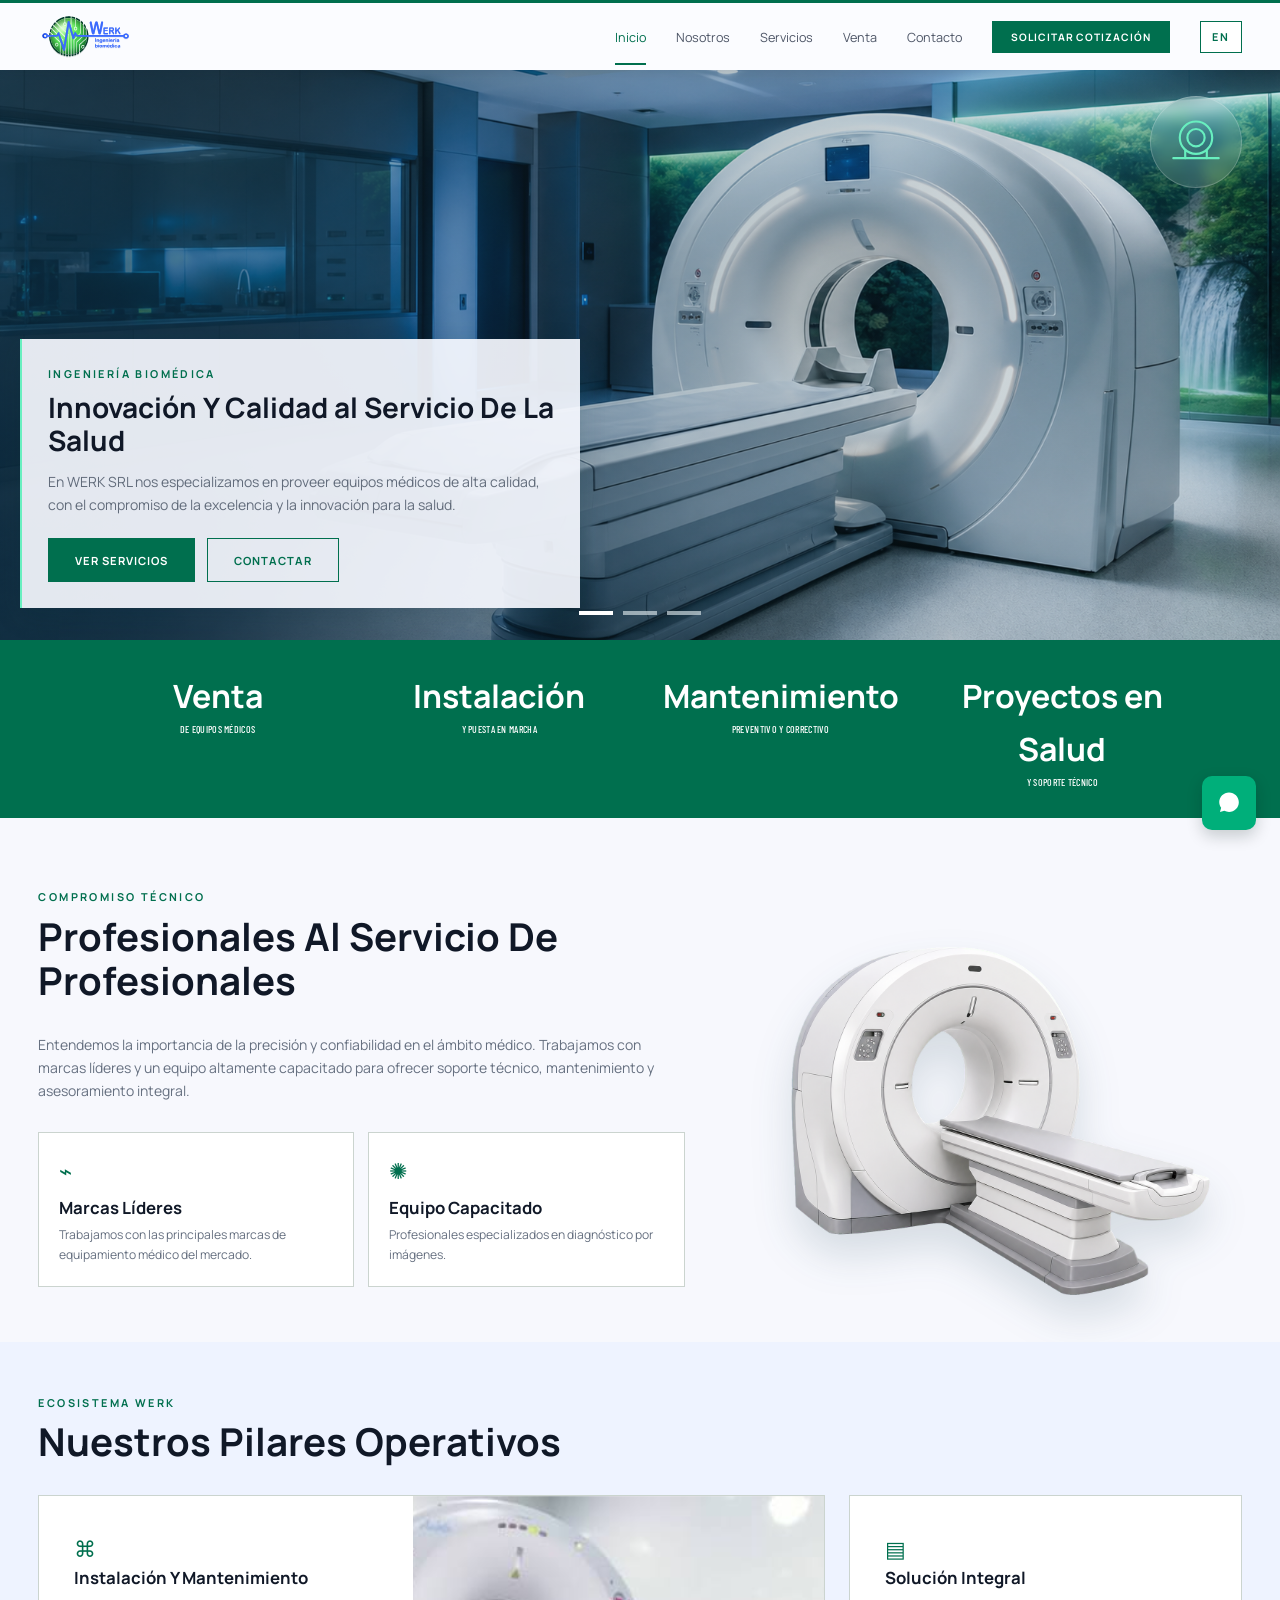
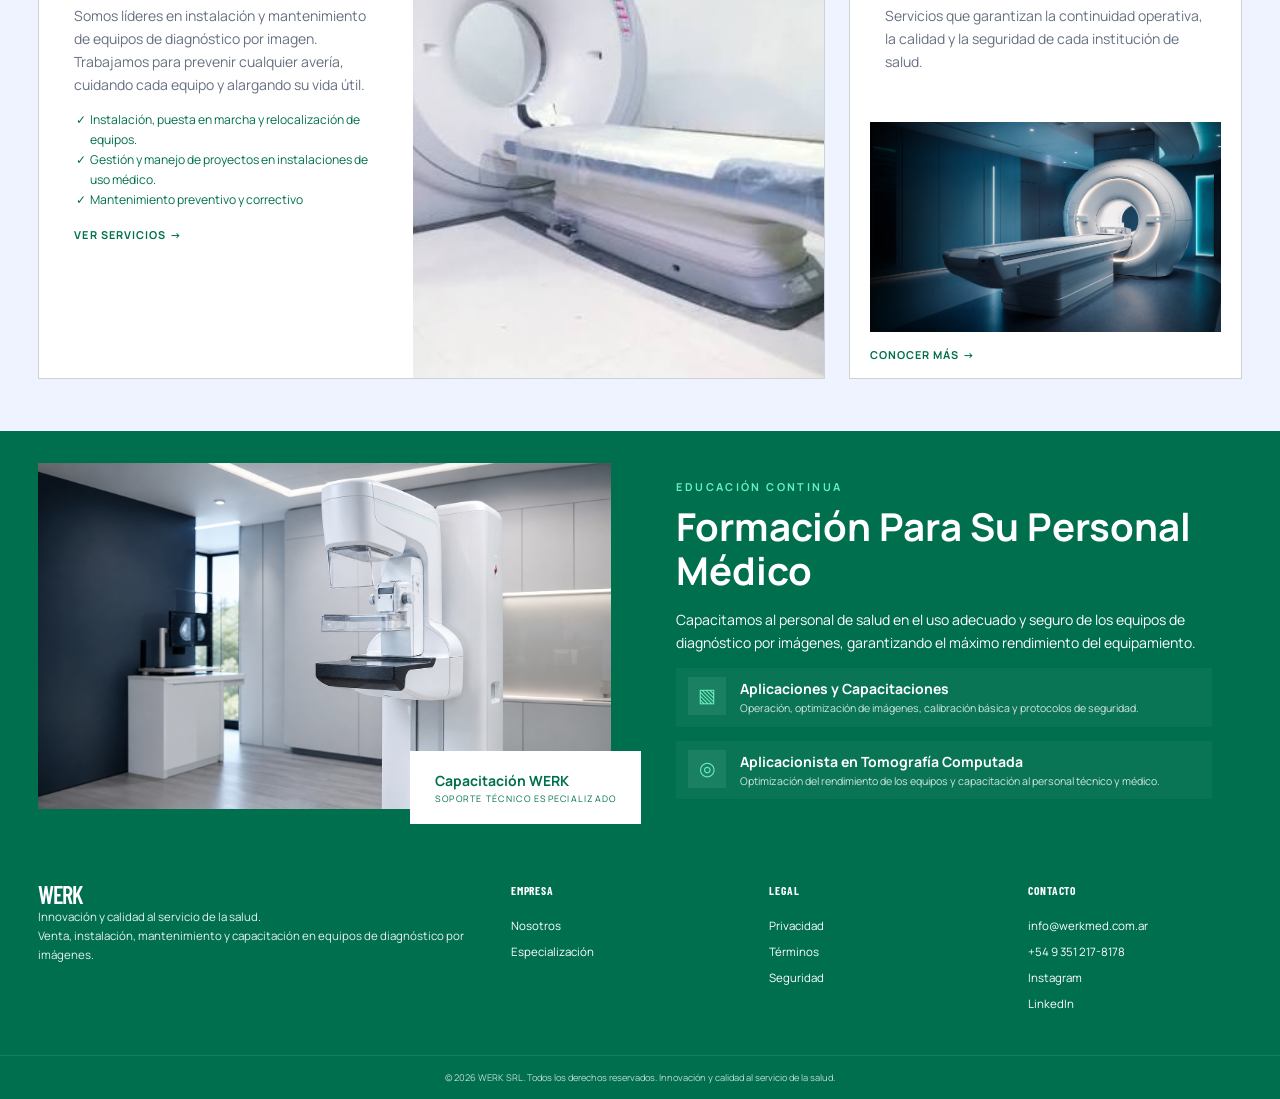
==== commit bce49f8e: "Correcciones x2" ====
--- a/index.html
+++ b/index.html
@@ -34,7 +34,7 @@
         <div class="hero-sticker" aria-hidden="true"><svg viewBox="0 0 100 100" fill="none" stroke="currentColor" stroke-width="4" stroke-linecap="round"><circle cx="50" cy="42" r="30"/><circle cx="50" cy="42" r="16"/><line x1="8" y1="80" x2="92" y2="80"/><line x1="30" y1="80" x2="30" y2="66"/><line x1="70" y1="80" x2="70" y2="66"/></svg></div>
         <div class="hero-card">
           <p class="eyebrow">Ingeniería biomédica</p>
-          <h1>Innovación y Calidad al Servicio de la Salud</h1>
+          <h1>Innovación y Calidad <span class="lc">al</span> Servicio de la Salud</h1>
           <p>En WERK SRL nos especializamos en proveer equipos médicos de alta calidad, con el compromiso de la excelencia y la innovación para la salud.</p>
           <div class="button-row"><a class="button" href="servicios.html">Ver servicios</a><a class="button button-outline" href="contacto.html">Contactar</a></div>
         </div>
@@ -108,7 +108,7 @@
     </section>
   </main>
 
-  <a class="floating-contact" href="mailto:info@werkmed.com.ar" aria-label="Contactar a WERK">▤</a>
+  <a class="floating-contact" href="https://wa.me/5493512178178" target="_blank" rel="noopener" aria-label="Escribinos por WhatsApp"><svg viewBox="0 0 32 32" width="26" height="26" fill="currentColor" aria-hidden="true"><path d="M16.04 3C9.37 3 3.98 8.32 3.98 14.9c0 2.62.87 5.05 2.35 7.02L4.9 27l5.29-1.38a13.1 13.1 0 0 0 5.85 1.38c6.67 0 12.06-5.32 12.06-11.9C28.1 8.32 22.71 3 16.04 3zm5.36 17.43c-.29-.15-1.73-.85-2-.95-.27-.1-.46-.15-.66.15-.2.29-.75.94-.92 1.14-.17.19-.34.22-.63.07-.29-.15-1.23-.45-2.34-1.42-.87-.76-1.45-1.7-1.62-1.99-.17-.29-.02-.44.13-.59.13-.13.29-.34.44-.51.15-.17.19-.29.29-.48.1-.19.05-.36-.02-.51-.07-.15-.66-1.58-.9-2.17-.24-.57-.48-.49-.66-.5h-.56c-.19 0-.51.07-.78.36-.27.29-1.02 1-1.02 2.44s1.05 2.83 1.19 3.03c.15.19 2.06 3.15 5 4.42.7.3 1.24.48 1.67.62.7.22 1.34.19 1.84.12.56-.08 1.73-.71 1.97-1.39.24-.68.24-1.27.17-1.39-.07-.13-.26-.2-.55-.34z"/></svg></a>
   <footer class="site-footer">
     <div class="footer-grid"><div><a class="brand brand-light" href="index.html">WERK</a><p>Innovación y calidad al servicio de la salud.<br>Venta, instalación, mantenimiento y capacitación en equipos de diagnóstico por imágenes.</p></div><div><h3>Empresa</h3><a href="nosotros.html">Nosotros</a><a href="nosotros.html#trayectoria">Especialización</a></div><div><h3>Legal</h3><a href="#">Privacidad</a><a href="#">Términos</a><a href="#">Seguridad</a></div><div><h3>Contacto</h3><a href="mailto:info@werkmed.com.ar">info@werkmed.com.ar</a><a href="tel:+5493512178178">+54 9 351 217-8178</a><a href="https://www.instagram.com/werk.med" target="_blank" rel="noopener">Instagram</a><a href="https://www.linkedin.com/in/werk-s-r-l-277203a8/" target="_blank" rel="noopener">LinkedIn</a></div></div>
     <div class="footer-bottom">© 2026 WERK SRL. Todos los derechos reservados. Innovación y calidad al servicio de la salud.</div>
--- a/styles/styles.css
+++ b/styles/styles.css
@@ -1,5 +1,5 @@
 :root{--green:#006f4e;--green-dark:#00583e;--mint:#68efbf;--navy:#0d2138;--ink:#101827;--muted:#667080;--paper:#f7f8fd;--tint:#eef3ff;--line:#cbd4cf;--white:#fff;--header:70px}
-*{box-sizing:border-box}html{scroll-behavior:smooth;scroll-padding-top:var(--header);overflow-x:hidden;max-width:100%}body{margin:0;background:var(--paper);color:var(--ink);font-family:Manrope,Arial,sans-serif;font-size:14px;line-height:1.65;overflow-x:hidden;max-width:100%;overflow-wrap:break-word}h1,h2,h3,p{margin-top:0}h1,h2,h3{line-height:1.15;text-transform:capitalize}h1{font-size:clamp(2.3rem,5vw,4.3rem)}h2{font-size:clamp(1.8rem,3vw,2.7rem)}h3{font-size:1.05rem}a{color:inherit;text-decoration:none}.site-header{height:var(--header);padding:0 3%;display:flex;align-items:center;gap:30px;background:#fbfcff;border-top:3px solid var(--green);box-shadow:0 2px 9px #10203018;position:sticky;top:0;z-index:100}.brand{font:600 2rem/1 "Barlow Condensed",sans-serif;color:var(--green);letter-spacing:-1px;display:flex;align-items:center}.brand-logo{height:62px;width:auto;display:block}.main-nav{display:flex;align-items:center;gap:30px;margin-left:auto}.main-nav a{font-size:.79rem;color:#4e5667;padding:20px 0 15px;border-bottom:2px solid transparent}.main-nav a:hover,.main-nav a.active{color:var(--green);border-color:var(--green)}.button{display:inline-flex;justify-content:center;align-items:center;min-height:44px;padding:0 26px;border:1px solid var(--green);background:var(--green);color:#fff;text-transform:uppercase;letter-spacing:.09em;font:700 .7rem Manrope;cursor:pointer}.button:hover{background:var(--green-dark)}.button-small{min-height:32px;padding:0 18px;font-size:.64rem}.button-outline{background:transparent;color:var(--green)}.button-outline:hover{color:#fff}.menu-toggle{display:none;background:none;border:0;padding:8px}.menu-toggle span{display:block;width:24px;height:2px;margin:5px;background:var(--green)}.hero-carousel{height:620px;position:relative;overflow:hidden;background:#233a4d}.hero-slide{position:absolute;inset:0;opacity:0;visibility:hidden;background-image:linear-gradient(90deg,#143a4a75,#143a4a25),var(--hero-image);background-size:cover;background-position:center;transition:opacity .7s ease}.hero-slide.active{opacity:1;visibility:visible}.hero-card{position:absolute;left:2.7%;bottom:35px;width:min(480px,90%);padding:26px;background:#f7f9ffea;border-left:2px solid var(--mint)}.hero-card h1,.hero-card h2{font-size:1.75rem;margin-bottom:14px}.hero-card p:not(.eyebrow){color:#626c7b}.eyebrow{text-transform:uppercase;letter-spacing:.22em;color:var(--green);font-size:.68rem;font-weight:700;margin-bottom:9px}.eyebrow.light{color:var(--mint)}.button-row{display:flex;flex-wrap:wrap;gap:12px;margin-top:22px}.carousel-dots{position:absolute;bottom:25px;left:50%;transform:translateX(-50%);display:flex;gap:10px;z-index:4}.carousel-dots button{border:0;width:34px;height:4px;padding:0;background:#d5e1e6aa;cursor:pointer}.carousel-dots button.active{background:#fff}.stats{display:grid;grid-template-columns:repeat(4,1fr);padding:30px 6%;background:var(--green);color:#fff;text-align:center}.stats div{display:flex;flex-direction:column;min-width:0}.stats strong{font-size:2rem;overflow-wrap:break-word}.stats span{text-transform:uppercase;font:500 .62rem "Barlow Condensed";letter-spacing:.03em}.section{padding:70px max(3%,calc((100% - 1240px)/2))}.section h2{margin-bottom:30px}.split-feature{display:grid;grid-template-columns:1.25fr .85fr;padding-bottom:0}.feature-copy{padding:0 70px 55px 0}.feature-copy>p:not(.eyebrow){color:var(--muted);max-width:650px}.feature-image{min-height:430px;background-size:cover;background-position:center}.image-scanner{background-image:url("../assets/img/hero/tomografo-hero.png")}.mini-grid{display:grid;grid-template-columns:1fr 1fr;gap:14px;margin-top:30px}.mini-card{border:1px solid var(--line);padding:20px;background:#fff}.mini-card h3{margin:8px 0}.mini-card p{font-size:.76rem;color:var(--muted);margin:0}.icon{display:inline-block;color:var(--green);font-size:1.4rem}.section-tint{background:var(--tint)}.pillar-grid{display:grid;grid-template-columns:2fr 1fr;gap:24px}.pillar-card{background:#fff;border:1px solid var(--line);display:flex;flex-direction:column}.pillar-wide{display:grid;grid-template-columns:1fr 1.1fr}.pillar-copy{padding:35px}.pillar-copy p{color:var(--muted)}.pillar-image{background-size:cover;background-position:center;min-height:210px}.image-install{background-image:url("../assets/img/vtas/aquilion16.jpg")}.image-maintenance{background-image:url("../assets/img/hero/resonador-hero.png");margin:0 20px}.check-list{list-style:"✓  ";padding-left:16px;color:var(--green);font-size:.76rem}.text-link{text-transform:uppercase;letter-spacing:.1em;color:var(--green);font-size:.68rem;font-weight:700}.card-link{padding:14px 20px}.academy{display:grid;grid-template-columns:1fr 1.1fr;background:var(--green);color:#fff;padding:32px max(3%,calc((100% - 1240px)/2))}.academy-image{min-height:290px;background:url("../assets/img/hero/mamografo-hero.png") center/cover;position:relative}.academy-badge{position:absolute;right:-30px;bottom:-15px;background:#fff;color:var(--green);padding:18px 25px;display:flex;flex-direction:column}.academy-badge span{text-transform:uppercase;font-size:.56rem;letter-spacing:.14em}.academy-copy{padding:15px 30px 10px 65px}.academy-copy h2{margin-bottom:15px}.academy-item{display:flex;gap:18px;margin-top:24px}.academy-item small{display:block}.floating-contact{position:fixed;right:24px;bottom:70px;z-index:40;width:54px;height:54px;border-radius:10px;background:#00af7a;color:#fff;display:grid;place-items:center;font-size:1.5rem;box-shadow:0 6px 16px #001b1433}.site-footer{background:var(--green);color:#fff}.footer-grid{padding:42px max(3%,calc((100% - 1240px)/2));display:grid;grid-template-columns:2fr repeat(3,1fr);gap:45px}.brand-light{color:#fff;font-size:1.5rem}.footer-grid p{font-size:.72rem;opacity:.9}.footer-grid h3{text-transform:uppercase;font:700 .72rem "Barlow Condensed";letter-spacing:.08em}.footer-grid div:not(:first-child){display:flex;flex-direction:column;gap:7px}.footer-grid a:not(.brand){font-size:.72rem}.footer-bottom{border-top:1px solid #ffffff20;padding:14px 3%;text-align:center;font-size:.58rem;opacity:.75}
+*{box-sizing:border-box}html{scroll-behavior:smooth;scroll-padding-top:var(--header);overflow-x:hidden;max-width:100%}body{margin:0;background:var(--paper);color:var(--ink);font-family:Manrope,Arial,sans-serif;font-size:14px;line-height:1.65;overflow-wrap:break-word}h1,h2,h3,p{margin-top:0}h1,h2,h3{line-height:1.15;text-transform:capitalize}.lc{text-transform:lowercase}h1{font-size:clamp(2.3rem,5vw,4.3rem)}h2{font-size:clamp(1.8rem,3vw,2.7rem)}h3{font-size:1.05rem}a{color:inherit;text-decoration:none}.site-header{height:var(--header);padding:0 3%;display:flex;align-items:center;gap:30px;background:#fbfcff;border-top:3px solid var(--green);box-shadow:0 2px 9px #10203018;position:sticky;top:0;z-index:100}.brand{font:600 2rem/1 "Barlow Condensed",sans-serif;color:var(--green);letter-spacing:-1px;display:flex;align-items:center}.brand-logo{height:62px;width:auto;display:block}.main-nav{display:flex;align-items:center;gap:30px;margin-left:auto}.main-nav a{font-size:.79rem;color:#4e5667;padding:20px 0 15px;border-bottom:2px solid transparent}.main-nav a:hover,.main-nav a.active{color:var(--green);border-color:var(--green)}.button{display:inline-flex;justify-content:center;align-items:center;min-height:44px;padding:0 26px;border:1px solid var(--green);background:var(--green);color:#fff;text-transform:uppercase;letter-spacing:.09em;font:700 .7rem Manrope;cursor:pointer}.button:hover{background:var(--green-dark)}.button-small{min-height:32px;padding:0 18px;font-size:.64rem}.button-outline{background:transparent;color:var(--green)}.button-outline:hover{color:#fff}.menu-toggle{display:none;background:none;border:0;padding:8px}.menu-toggle span{display:block;width:24px;height:2px;margin:5px;background:var(--green)}.hero-carousel{height:620px;position:relative;overflow:hidden;background:#233a4d}.hero-slide{position:absolute;inset:0;opacity:0;visibility:hidden;background-image:linear-gradient(90deg,#143a4a75,#143a4a25),var(--hero-image);background-size:cover;background-position:center;transition:opacity .7s ease}.hero-slide.active{opacity:1;visibility:visible}.hero-card{position:absolute;left:2.7%;bottom:35px;width:min(480px,90%);padding:26px;background:#f7f9ffea;border-left:2px solid var(--mint)}.hero-card h1,.hero-card h2{font-size:1.75rem;margin-bottom:14px}.hero-card p:not(.eyebrow){color:#626c7b}.eyebrow{text-transform:uppercase;letter-spacing:.22em;color:var(--green);font-size:.68rem;font-weight:700;margin-bottom:9px}.eyebrow.light{color:var(--mint)}.button-row{display:flex;flex-wrap:wrap;gap:12px;margin-top:22px}.carousel-dots{position:absolute;bottom:25px;left:50%;transform:translateX(-50%);display:flex;gap:10px;z-index:4}.carousel-dots button{border:0;width:34px;height:4px;padding:0;background:#d5e1e6aa;cursor:pointer}.carousel-dots button.active{background:#fff}.stats{display:grid;grid-template-columns:repeat(4,1fr);padding:30px 6%;background:var(--green);color:#fff;text-align:center}.stats div{display:flex;flex-direction:column;min-width:0}.stats strong{font-size:2rem;overflow-wrap:break-word}.stats span{text-transform:uppercase;font:500 .62rem "Barlow Condensed";letter-spacing:.03em}.section{padding:70px max(3%,calc((100% - 1240px)/2))}.section h2{margin-bottom:30px}.split-feature{display:grid;grid-template-columns:1.25fr .85fr;padding-bottom:0}.feature-copy{padding:0 70px 55px 0}.feature-copy>p:not(.eyebrow){color:var(--muted);max-width:650px}.feature-image{min-height:430px;background-size:cover;background-position:center}.image-scanner{background-image:url("../assets/img/hero/tomografo-hero.png")}.mini-grid{display:grid;grid-template-columns:1fr 1fr;gap:14px;margin-top:30px}.mini-card{border:1px solid var(--line);padding:20px;background:#fff}.mini-card h3{margin:8px 0}.mini-card p{font-size:.76rem;color:var(--muted);margin:0}.icon{display:inline-block;color:var(--green);font-size:1.4rem}.section-tint{background:var(--tint)}.pillar-grid{display:grid;grid-template-columns:2fr 1fr;gap:24px}.pillar-card{background:#fff;border:1px solid var(--line);display:flex;flex-direction:column}.pillar-wide{display:grid;grid-template-columns:1fr 1.1fr}.pillar-copy{padding:35px}.pillar-copy p{color:var(--muted)}.pillar-image{background-size:cover;background-position:center;min-height:210px}.image-install{background-image:url("../assets/img/vtas/aquilion16.jpg")}.image-maintenance{background-image:url("../assets/img/hero/resonador-hero.png");margin:0 20px}.check-list{list-style:"✓  ";padding-left:16px;color:var(--green);font-size:.76rem}.text-link{text-transform:uppercase;letter-spacing:.1em;color:var(--green);font-size:.68rem;font-weight:700}.card-link{padding:14px 20px}.academy{display:grid;grid-template-columns:1fr 1.1fr;background:var(--green);color:#fff;padding:32px max(3%,calc((100% - 1240px)/2))}.academy-image{min-height:290px;background:url("../assets/img/hero/mamografo-hero.png") center/cover;position:relative}.academy-badge{position:absolute;right:-30px;bottom:-15px;background:#fff;color:var(--green);padding:18px 25px;display:flex;flex-direction:column}.academy-badge span{text-transform:uppercase;font-size:.56rem;letter-spacing:.14em}.academy-copy{padding:15px 30px 10px 65px}.academy-copy h2{margin-bottom:15px}.academy-item{display:flex;gap:18px;margin-top:24px}.academy-item small{display:block}.floating-contact{position:fixed;right:24px;bottom:70px;z-index:40;width:54px;height:54px;border-radius:10px;background:#00af7a;color:#fff;display:grid;place-items:center;font-size:1.5rem;box-shadow:0 6px 16px #001b1433}.site-footer{background:var(--green);color:#fff}.footer-grid{padding:42px max(3%,calc((100% - 1240px)/2));display:grid;grid-template-columns:2fr repeat(3,1fr);gap:45px}.brand-light{color:#fff;font-size:1.5rem}.footer-grid p{font-size:.72rem;opacity:.9}.footer-grid h3{text-transform:uppercase;font:700 .72rem "Barlow Condensed";letter-spacing:.08em}.footer-grid div:not(:first-child){display:flex;flex-direction:column;gap:7px}.footer-grid a:not(.brand){font-size:.72rem}.footer-bottom{border-top:1px solid #ffffff20;padding:14px 3%;text-align:center;font-size:.58rem;opacity:.75}
 .hero-about{height:560px;background:#eef2fa}.hero-about .hero-slide{background-size:cover;background-position:center}.hero-dark-card{position:absolute;left:0;bottom:0;width:52%;min-height:280px;padding:38px max(3%,calc((100vw - 1240px)/2));padding-right:45px;background:linear-gradient(90deg,#0d2138ef,#0d2138bf);color:#fff}.hero-dark-card h1,.hero-dark-card h2{font-size:clamp(2.3rem,4vw,3.6rem)}em{font-style:normal;color:var(--mint)}.hero-dark-card p:last-child{max-width:540px}.section-heading-line{display:flex;align-items:end;justify-content:space-between;border-bottom:1px solid var(--line);margin-bottom:25px}.section-heading-line h2{color:var(--green);font:600 2rem "Barlow Condensed";text-transform:capitalize;margin:0}.section-heading-line span{text-transform:uppercase;letter-spacing:.25em;color:#87909e;font-size:.6rem}.identity-grid{display:grid;grid-template-columns:1.3fr .9fr;gap:20px}.identity-card,blockquote{margin:0;border:1px solid var(--line);background:#fff;padding:30px}.identity-card h3{font-size:1.2rem}.mission{min-height:250px;display:flex;flex-direction:column;justify-content:space-between}.mission p{max-width:520px}.vision{background:var(--navy);color:#fff;display:flex;flex-direction:column;justify-content:space-between}.progress-mark{width:40px;height:5px;background:linear-gradient(90deg,var(--green) 55%,#6b7583 55%)}blockquote{background:#e9f4f7;text-align:center;display:flex;flex-direction:column;justify-content:center;color:var(--green);font-style:italic;font-size:1.1rem}blockquote small{color:var(--muted);font-style:normal;margin-top:8px}.values{padding:28px}.value-grid{display:grid;grid-template-columns:1fr 1fr;gap:20px}.value-grid p{margin:0}.value-grid b,.value-grid small{display:block}.value-grid small{font-size:.58rem;color:var(--muted);margin-left:20px}.timeline-section{background:#eaf3f7 url("../assets/img/vtas/rx.jpg") right center/38% no-repeat;background-blend-mode:screen}.timeline-section h2{color:var(--green)}.timeline{display:grid;grid-template-columns:repeat(3,1fr);border-top:1px solid #a9beb7;padding-top:8px}.timeline article{padding-right:35px}.timeline b{display:inline-block;border:1px solid var(--green);border-radius:7px;padding:3px 6px;color:var(--green);font:500 .7rem "Barlow Condensed"}.timeline h3{margin:15px 0 8px}.timeline p{font-size:.77rem}.expertise{display:grid;grid-template-columns:1fr 1fr;gap:55px;align-items:center;background-image:linear-gradient(#d8e1e633 1px,transparent 1px),linear-gradient(90deg,#d8e1e633 1px,transparent 1px);background-size:25px 25px}.short-rule{display:block;width:40px;height:3px;background:var(--green);margin:-15px 0 25px}.tech-list{list-style:none;padding:0}.tech-list li{background:#e9f1f5;border-left:3px solid var(--green);margin:10px 0;padding:8px 15px;font-size:.72rem}.expertise-visual{position:relative}.image-globe{height:430px;background:url("../assets/img/hero/tomografo-hero.png") center/cover;border-radius:4px;box-shadow:0 7px 16px #001c2233}.uptime-badge{position:absolute;bottom:-24px;left:-30px;background:#fff;border:1px solid var(--line);padding:12px}.uptime-badge strong,.uptime-badge span{display:block}.uptime-badge strong{font-size:1.5rem;color:var(--green)}.uptime-badge span{font-size:.6rem}
 .hero-services{height:560px}.service-hero-copy{position:absolute;left:2%;bottom:28px;width:min(660px,92%);padding:30px;border-left:3px solid var(--mint);background:linear-gradient(90deg,#0c584cca,transparent);color:#fff}.service-hero-copy h1,.service-hero-copy h2{font-size:clamp(2.3rem,4vw,3.5rem);margin-bottom:14px}.service-kicker{display:flex;justify-content:space-between;align-items:center;margin-bottom:55px;border-bottom:1px solid var(--line);padding-bottom:18px}.service-kicker p{color:var(--green);margin:0}.service-kicker span{color:var(--muted)}.service-kicker b,.specialty-heading>span{text-transform:uppercase;letter-spacing:.16em;color:var(--green);font-size:.62rem}.service-card-grid{display:grid;grid-template-columns:repeat(3,1fr);background:#fff;border:1px solid #dde2df}.service-card-grid article{padding:35px;border-right:1px solid #dde2df;border-bottom:1px solid #dde2df}.service-card-grid article:nth-child(3n){border-right:0}.service-card-grid article:nth-last-child(-n+3){border-bottom:0}.service-card-grid p,.service-card-grid li{color:var(--muted);font-size:.77rem}.service-card-grid ul{list-style:"•  ";padding-left:10px;line-height:2}.specialty{padding:55px max(3%,calc((100% - 1240px)/2));background:var(--green);color:#fff}.specialty-heading{display:flex;justify-content:space-between;align-items:center;margin-bottom:45px}.specialty-heading h2{color:var(--mint);margin:0}.specialty-heading p{margin:4px 0}.specialty-heading>span{border:1px solid #54caa450;padding:8px 16px;color:#8bdfc4}.specialty-layout{display:grid;grid-template-columns:2fr 1fr}.specialty-image{min-height:510px;background:url("../assets/img/hero/tomografo-hero.png") center/cover;position:relative}.specialty-caption{position:absolute;left:30px;bottom:30px;max-width:460px}.specialty-caption b{background:#009b6c;padding:6px 10px;text-transform:uppercase;font-size:.65rem}.specialty-caption p{margin:12px 0 3px}.specialty-side{display:grid;grid-template-rows:1fr 1fr}.specialty-side article{padding:35px;background:#21866c}.specialty-side article:last-child{background:#00996c;position:relative}.specialty-side p{font-size:.78rem}.specialty-side a{position:absolute;right:30px;bottom:25px;font-size:1.5rem}.support-panel{display:grid;grid-template-columns:1fr 1fr;padding-top:65px;padding-bottom:65px}.support-panel>div{padding:45px 65px;background:#fff}.support-panel>div:last-child{background:#e9f0ff}.support-list{list-style:none;padding:0}.support-list li{margin:15px 0;padding-left:40px;position:relative}.support-list li:before{content:"⌁";position:absolute;left:0;top:0;background:#d8f1e8;color:var(--green);padding:5px 9px}.support-list b,.support-list span{display:block;font-size:.7rem}.support-list span{color:var(--muted)}.support-cta{text-align:center}.network-icon{font-size:3.5rem;color:var(--green)}
 .contact-hero{min-height:400px;position:relative;background:linear-gradient(90deg,#0b3a5bba,#0b3a5b30),url("../assets/img/hero/resonador-hero.png") center/cover;color:#fff;display:flex;align-items:center;padding:5%}.contact-hero div{max-width:700px}.contact-hero h1{margin-bottom:15px}.contact-hero p{font-size:1.2rem}.contact-layout{display:grid;grid-template-columns:1.25fr .88fr;gap:25px}.contact-form,.contact-aside>article,.contact-mini-grid article{background:#fff;border:1px solid var(--line);padding:30px}.contact-form h2{font-size:2.3rem}.form-grid{display:grid;grid-template-columns:1fr 1fr;gap:22px;margin:35px 0 25px}.form-grid label{font-size:.75rem;letter-spacing:.08em}.form-grid input,.form-grid select,.form-grid textarea{display:block;width:100%;margin-top:8px;border:1px solid #bdc9c3;background:#fff;padding:14px;color:#5d6677;font:inherit}.full-field{grid-column:1/-1}.submit-button{border:0}.form-status{margin:15px 0 0;color:var(--green);font-weight:600}.contact-aside{display:flex;flex-direction:column;gap:20px}.contact-aside .emergency-card{background:var(--navy);color:#fff;border:0;box-shadow:0 5px 10px #001b2d33}.emergency-card{position:relative}.emergency-card>span{position:absolute;right:20px;color:#00a878}.emergency-card h2{font-size:1.7rem;margin-bottom:8px}.emergency-card a{color:var(--mint);font-size:2rem;font-weight:700}.contact-mini-grid{display:grid;grid-template-columns:1fr 1fr;gap:20px}.contact-mini-grid article{background:#eaf1ff}.contact-mini-grid p{font-size:.72rem}.location-card h2{margin-bottom:5px}.location-card>p{font-size:.7rem}.map-placeholder{height:220px;background:linear-gradient(#0b111766,#0b111766),url("../assets/img/vtas/canon.jpg") center/cover;display:grid;place-items:center}.map-placeholder span{width:30px;height:30px;border:8px solid #fff;border-radius:50%;background:var(--green);box-shadow:0 0 0 2px var(--green)}
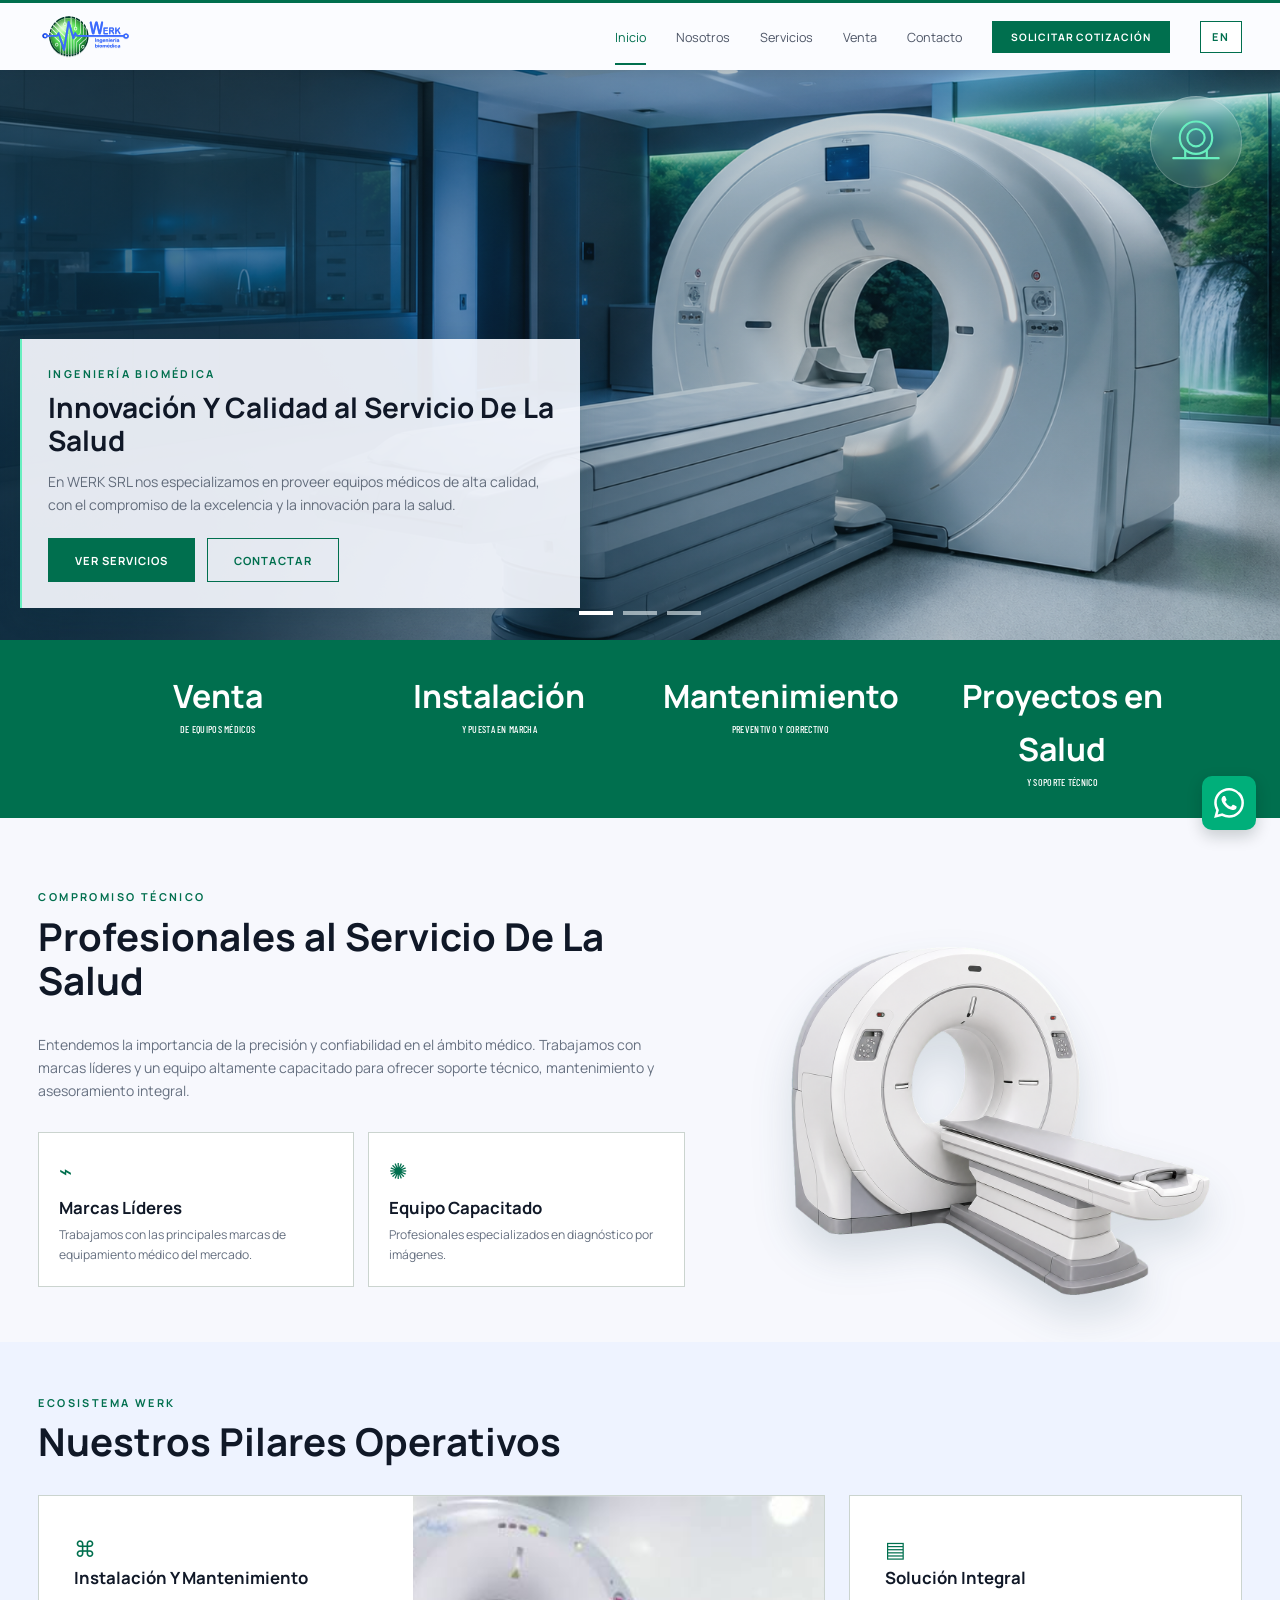
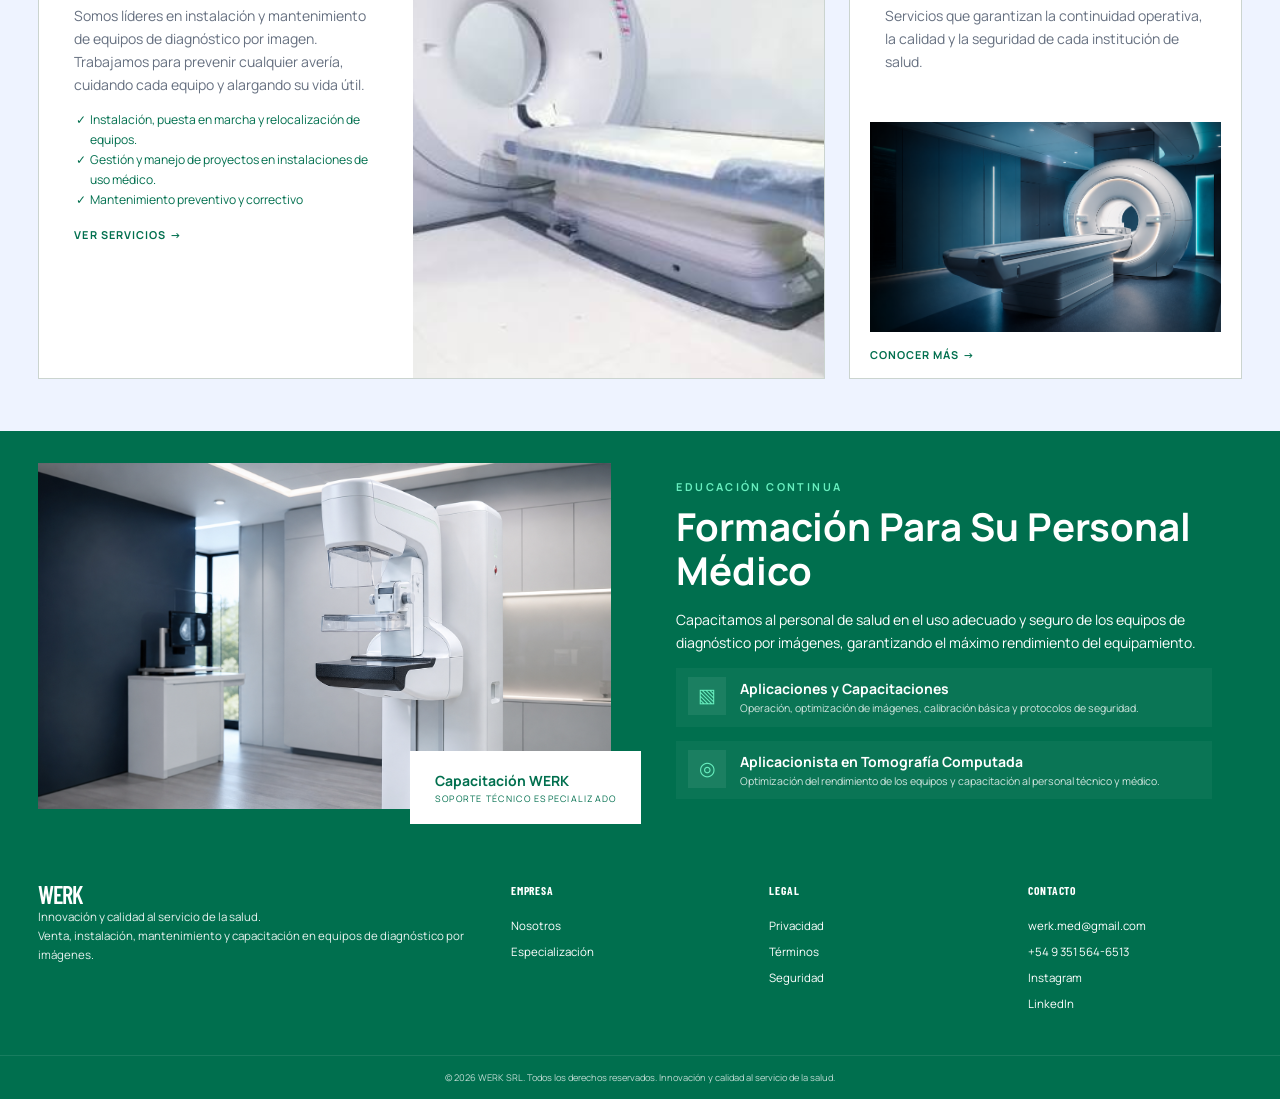
==== commit 0cdbb655: "Cambios en titulos, mail y wsp" ====
--- a/index.html
+++ b/index.html
@@ -70,7 +70,7 @@
     <section class="section split-feature reveal">
       <div class="feature-copy">
         <p class="eyebrow">Compromiso técnico</p>
-        <h2>Profesionales al Servicio de Profesionales</h2>
+        <h2>Profesionales <span class="lc">al</span> Servicio de la Salud</h2>
         <p>Entendemos la importancia de la precisión y confiabilidad en el ámbito médico. Trabajamos con marcas líderes y un equipo altamente capacitado para ofrecer soporte técnico, mantenimiento y asesoramiento integral.</p>
         <div class="mini-grid reveal-group">
           <article class="mini-card"><span class="icon">⌁</span><h3>Marcas líderes</h3><p>Trabajamos con las principales marcas de equipamiento médico del mercado.</p></article>
@@ -108,9 +108,9 @@
     </section>
   </main>
 
-  <a class="floating-contact" href="https://wa.me/5493512178178" target="_blank" rel="noopener" aria-label="Escribinos por WhatsApp"><svg viewBox="0 0 32 32" width="26" height="26" fill="currentColor" aria-hidden="true"><path d="M16.04 3C9.37 3 3.98 8.32 3.98 14.9c0 2.62.87 5.05 2.35 7.02L4.9 27l5.29-1.38a13.1 13.1 0 0 0 5.85 1.38c6.67 0 12.06-5.32 12.06-11.9C28.1 8.32 22.71 3 16.04 3zm5.36 17.43c-.29-.15-1.73-.85-2-.95-.27-.1-.46-.15-.66.15-.2.29-.75.94-.92 1.14-.17.19-.34.22-.63.07-.29-.15-1.23-.45-2.34-1.42-.87-.76-1.45-1.7-1.62-1.99-.17-.29-.02-.44.13-.59.13-.13.29-.34.44-.51.15-.17.19-.29.29-.48.1-.19.05-.36-.02-.51-.07-.15-.66-1.58-.9-2.17-.24-.57-.48-.49-.66-.5h-.56c-.19 0-.51.07-.78.36-.27.29-1.02 1-1.02 2.44s1.05 2.83 1.19 3.03c.15.19 2.06 3.15 5 4.42.7.3 1.24.48 1.67.62.7.22 1.34.19 1.84.12.56-.08 1.73-.71 1.97-1.39.24-.68.24-1.27.17-1.39-.07-.13-.26-.2-.55-.34z"/></svg></a>
+  <a class="floating-contact" href="https://wa.me/5493515646513" target="_blank" rel="noopener" aria-label="Escribinos por WhatsApp"><svg viewBox="0 0 24 24" width="30" height="30" fill="currentColor" aria-hidden="true"><path d="M17.472 14.382c-.297-.149-1.758-.867-2.03-.967-.273-.099-.471-.148-.67.15-.197.297-.767.966-.94 1.164-.173.199-.347.223-.644.075-.297-.15-1.255-.463-2.39-1.475-.883-.788-1.48-1.761-1.653-2.059-.173-.297-.018-.458.13-.606.134-.133.298-.347.446-.52.149-.174.198-.298.298-.497.099-.198.05-.371-.025-.52-.075-.149-.669-1.612-.916-2.207-.242-.579-.487-.5-.669-.51-.173-.008-.371-.01-.57-.01-.198 0-.52.074-.792.372-.272.297-1.04 1.016-1.04 2.479 0 1.462 1.065 2.875 1.213 3.074.149.198 2.096 3.2 5.077 4.487.709.306 1.262.489 1.694.625.712.227 1.36.195 1.871.118.571-.085 1.758-.719 2.006-1.413.248-.694.248-1.289.173-1.413-.074-.124-.272-.198-.57-.347zm-5.421 7.403h-.004a9.87 9.87 0 0 1-5.031-1.378l-.361-.214-3.741.982.998-3.648-.235-.374a9.86 9.86 0 0 1-1.51-5.26c.001-5.45 4.436-9.884 9.888-9.884 2.64 0 5.122 1.03 6.988 2.898a9.825 9.825 0 0 1 2.893 6.994c-.003 5.45-4.437 9.884-9.885 9.884zM20.052 3.578A11.815 11.815 0 0 0 12.05 0C5.495 0 .16 5.335.157 11.892c0 2.096.547 4.142 1.588 5.945L.057 24l6.305-1.654a11.882 11.882 0 0 0 5.683 1.448h.005c6.554 0 11.89-5.335 11.893-11.893a11.821 11.821 0 0 0-3.48-8.413z"/></svg></a>
   <footer class="site-footer">
-    <div class="footer-grid"><div><a class="brand brand-light" href="index.html">WERK</a><p>Innovación y calidad al servicio de la salud.<br>Venta, instalación, mantenimiento y capacitación en equipos de diagnóstico por imágenes.</p></div><div><h3>Empresa</h3><a href="nosotros.html">Nosotros</a><a href="nosotros.html#trayectoria">Especialización</a></div><div><h3>Legal</h3><a href="#">Privacidad</a><a href="#">Términos</a><a href="#">Seguridad</a></div><div><h3>Contacto</h3><a href="mailto:info@werkmed.com.ar">info@werkmed.com.ar</a><a href="tel:+5493512178178">+54 9 351 217-8178</a><a href="https://www.instagram.com/werk.med" target="_blank" rel="noopener">Instagram</a><a href="https://www.linkedin.com/in/werk-s-r-l-277203a8/" target="_blank" rel="noopener">LinkedIn</a></div></div>
+    <div class="footer-grid"><div><a class="brand brand-light" href="index.html">WERK</a><p>Innovación y calidad al servicio de la salud.<br>Venta, instalación, mantenimiento y capacitación en equipos de diagnóstico por imágenes.</p></div><div><h3>Empresa</h3><a href="nosotros.html">Nosotros</a><a href="nosotros.html#trayectoria">Especialización</a></div><div><h3>Legal</h3><a href="#">Privacidad</a><a href="#">Términos</a><a href="#">Seguridad</a></div><div><h3>Contacto</h3><a href="mailto:werk.med@gmail.com">werk.med@gmail.com</a><a href="tel:+5493515646513">+54 9 351 564-6513</a><a href="https://www.instagram.com/werk.med" target="_blank" rel="noopener">Instagram</a><a href="https://www.linkedin.com/in/werk-s-r-l-277203a8/" target="_blank" rel="noopener">LinkedIn</a></div></div>
     <div class="footer-bottom">© 2026 WERK SRL. Todos los derechos reservados. Innovación y calidad al servicio de la salud.</div>
   </footer>
   <script src="script/script.js"></script>
--- a/styles/styles.css
+++ b/styles/styles.css
@@ -3,7 +3,7 @@
 .hero-about{height:560px;background:#eef2fa}.hero-about .hero-slide{background-size:cover;background-position:center}.hero-dark-card{position:absolute;left:0;bottom:0;width:52%;min-height:280px;padding:38px max(3%,calc((100vw - 1240px)/2));padding-right:45px;background:linear-gradient(90deg,#0d2138ef,#0d2138bf);color:#fff}.hero-dark-card h1,.hero-dark-card h2{font-size:clamp(2.3rem,4vw,3.6rem)}em{font-style:normal;color:var(--mint)}.hero-dark-card p:last-child{max-width:540px}.section-heading-line{display:flex;align-items:end;justify-content:space-between;border-bottom:1px solid var(--line);margin-bottom:25px}.section-heading-line h2{color:var(--green);font:600 2rem "Barlow Condensed";text-transform:capitalize;margin:0}.section-heading-line span{text-transform:uppercase;letter-spacing:.25em;color:#87909e;font-size:.6rem}.identity-grid{display:grid;grid-template-columns:1.3fr .9fr;gap:20px}.identity-card,blockquote{margin:0;border:1px solid var(--line);background:#fff;padding:30px}.identity-card h3{font-size:1.2rem}.mission{min-height:250px;display:flex;flex-direction:column;justify-content:space-between}.mission p{max-width:520px}.vision{background:var(--navy);color:#fff;display:flex;flex-direction:column;justify-content:space-between}.progress-mark{width:40px;height:5px;background:linear-gradient(90deg,var(--green) 55%,#6b7583 55%)}blockquote{background:#e9f4f7;text-align:center;display:flex;flex-direction:column;justify-content:center;color:var(--green);font-style:italic;font-size:1.1rem}blockquote small{color:var(--muted);font-style:normal;margin-top:8px}.values{padding:28px}.value-grid{display:grid;grid-template-columns:1fr 1fr;gap:20px}.value-grid p{margin:0}.value-grid b,.value-grid small{display:block}.value-grid small{font-size:.58rem;color:var(--muted);margin-left:20px}.timeline-section{background:#eaf3f7 url("../assets/img/vtas/rx.jpg") right center/38% no-repeat;background-blend-mode:screen}.timeline-section h2{color:var(--green)}.timeline{display:grid;grid-template-columns:repeat(3,1fr);border-top:1px solid #a9beb7;padding-top:8px}.timeline article{padding-right:35px}.timeline b{display:inline-block;border:1px solid var(--green);border-radius:7px;padding:3px 6px;color:var(--green);font:500 .7rem "Barlow Condensed"}.timeline h3{margin:15px 0 8px}.timeline p{font-size:.77rem}.expertise{display:grid;grid-template-columns:1fr 1fr;gap:55px;align-items:center;background-image:linear-gradient(#d8e1e633 1px,transparent 1px),linear-gradient(90deg,#d8e1e633 1px,transparent 1px);background-size:25px 25px}.short-rule{display:block;width:40px;height:3px;background:var(--green);margin:-15px 0 25px}.tech-list{list-style:none;padding:0}.tech-list li{background:#e9f1f5;border-left:3px solid var(--green);margin:10px 0;padding:8px 15px;font-size:.72rem}.expertise-visual{position:relative}.image-globe{height:430px;background:url("../assets/img/hero/tomografo-hero.png") center/cover;border-radius:4px;box-shadow:0 7px 16px #001c2233}.uptime-badge{position:absolute;bottom:-24px;left:-30px;background:#fff;border:1px solid var(--line);padding:12px}.uptime-badge strong,.uptime-badge span{display:block}.uptime-badge strong{font-size:1.5rem;color:var(--green)}.uptime-badge span{font-size:.6rem}
 .hero-services{height:560px}.service-hero-copy{position:absolute;left:2%;bottom:28px;width:min(660px,92%);padding:30px;border-left:3px solid var(--mint);background:linear-gradient(90deg,#0c584cca,transparent);color:#fff}.service-hero-copy h1,.service-hero-copy h2{font-size:clamp(2.3rem,4vw,3.5rem);margin-bottom:14px}.service-kicker{display:flex;justify-content:space-between;align-items:center;margin-bottom:55px;border-bottom:1px solid var(--line);padding-bottom:18px}.service-kicker p{color:var(--green);margin:0}.service-kicker span{color:var(--muted)}.service-kicker b,.specialty-heading>span{text-transform:uppercase;letter-spacing:.16em;color:var(--green);font-size:.62rem}.service-card-grid{display:grid;grid-template-columns:repeat(3,1fr);background:#fff;border:1px solid #dde2df}.service-card-grid article{padding:35px;border-right:1px solid #dde2df;border-bottom:1px solid #dde2df}.service-card-grid article:nth-child(3n){border-right:0}.service-card-grid article:nth-last-child(-n+3){border-bottom:0}.service-card-grid p,.service-card-grid li{color:var(--muted);font-size:.77rem}.service-card-grid ul{list-style:"•  ";padding-left:10px;line-height:2}.specialty{padding:55px max(3%,calc((100% - 1240px)/2));background:var(--green);color:#fff}.specialty-heading{display:flex;justify-content:space-between;align-items:center;margin-bottom:45px}.specialty-heading h2{color:var(--mint);margin:0}.specialty-heading p{margin:4px 0}.specialty-heading>span{border:1px solid #54caa450;padding:8px 16px;color:#8bdfc4}.specialty-layout{display:grid;grid-template-columns:2fr 1fr}.specialty-image{min-height:510px;background:url("../assets/img/hero/tomografo-hero.png") center/cover;position:relative}.specialty-caption{position:absolute;left:30px;bottom:30px;max-width:460px}.specialty-caption b{background:#009b6c;padding:6px 10px;text-transform:uppercase;font-size:.65rem}.specialty-caption p{margin:12px 0 3px}.specialty-side{display:grid;grid-template-rows:1fr 1fr}.specialty-side article{padding:35px;background:#21866c}.specialty-side article:last-child{background:#00996c;position:relative}.specialty-side p{font-size:.78rem}.specialty-side a{position:absolute;right:30px;bottom:25px;font-size:1.5rem}.support-panel{display:grid;grid-template-columns:1fr 1fr;padding-top:65px;padding-bottom:65px}.support-panel>div{padding:45px 65px;background:#fff}.support-panel>div:last-child{background:#e9f0ff}.support-list{list-style:none;padding:0}.support-list li{margin:15px 0;padding-left:40px;position:relative}.support-list li:before{content:"⌁";position:absolute;left:0;top:0;background:#d8f1e8;color:var(--green);padding:5px 9px}.support-list b,.support-list span{display:block;font-size:.7rem}.support-list span{color:var(--muted)}.support-cta{text-align:center}.network-icon{font-size:3.5rem;color:var(--green)}
 .contact-hero{min-height:400px;position:relative;background:linear-gradient(90deg,#0b3a5bba,#0b3a5b30),url("../assets/img/hero/resonador-hero.png") center/cover;color:#fff;display:flex;align-items:center;padding:5%}.contact-hero div{max-width:700px}.contact-hero h1{margin-bottom:15px}.contact-hero p{font-size:1.2rem}.contact-layout{display:grid;grid-template-columns:1.25fr .88fr;gap:25px}.contact-form,.contact-aside>article,.contact-mini-grid article{background:#fff;border:1px solid var(--line);padding:30px}.contact-form h2{font-size:2.3rem}.form-grid{display:grid;grid-template-columns:1fr 1fr;gap:22px;margin:35px 0 25px}.form-grid label{font-size:.75rem;letter-spacing:.08em}.form-grid input,.form-grid select,.form-grid textarea{display:block;width:100%;margin-top:8px;border:1px solid #bdc9c3;background:#fff;padding:14px;color:#5d6677;font:inherit}.full-field{grid-column:1/-1}.submit-button{border:0}.form-status{margin:15px 0 0;color:var(--green);font-weight:600}.contact-aside{display:flex;flex-direction:column;gap:20px}.contact-aside .emergency-card{background:var(--navy);color:#fff;border:0;box-shadow:0 5px 10px #001b2d33}.emergency-card{position:relative}.emergency-card>span{position:absolute;right:20px;color:#00a878}.emergency-card h2{font-size:1.7rem;margin-bottom:8px}.emergency-card a{color:var(--mint);font-size:2rem;font-weight:700}.contact-mini-grid{display:grid;grid-template-columns:1fr 1fr;gap:20px}.contact-mini-grid article{background:#eaf1ff}.contact-mini-grid p{font-size:.72rem}.location-card h2{margin-bottom:5px}.location-card>p{font-size:.7rem}.map-placeholder{height:220px;background:linear-gradient(#0b111766,#0b111766),url("../assets/img/vtas/canon.jpg") center/cover;display:grid;place-items:center}.map-placeholder span{width:30px;height:30px;border:8px solid #fff;border-radius:50%;background:var(--green);box-shadow:0 0 0 2px var(--green)}
-@media(max-width:900px){.site-header{padding:0 18px}.menu-toggle{display:block;margin-left:auto}.main-nav{display:none;position:absolute;top:var(--header);left:0;right:0;background:#fff;flex-direction:column;gap:0;box-shadow:0 8px 15px #0002}.brand-logo{height:44px}.main-nav.open{display:flex}.main-nav a{width:100%;padding:14px 25px;border-bottom:1px solid #eee}.header-cta{display:none}.hero-carousel{height:560px}.hero-dark-card{width:80%}.split-feature,.pillar-grid,.academy,.expertise,.contact-layout,.support-panel{grid-template-columns:1fr}.feature-copy{padding-right:0}.split-feature{padding-bottom:60px}.feature-image{min-height:320px}.pillar-wide{grid-template-columns:1fr}.academy-copy{padding:55px 15px 20px}.academy-badge{right:10px}.identity-grid{grid-template-columns:1fr}.timeline{grid-template-columns:1fr;gap:25px}.timeline article{padding-left:15px;border-left:1px solid var(--green)}.service-card-grid{grid-template-columns:1fr}.service-card-grid article,.service-card-grid article:nth-last-child(-n+3){border-right:0;border-bottom:1px solid #dde2df}.service-card-grid article:last-child{border-bottom:0}.specialty-layout{grid-template-columns:1fr}.specialty-side{grid-template-columns:1fr 1fr;grid-template-rows:auto}.footer-grid{grid-template-columns:1.5fr 1fr 1fr}.footer-grid>div:last-child{grid-column:1/-1}.stats{grid-template-columns:repeat(2,1fr);gap:20px}.stats strong{font-size:1.5rem}.uptime-badge{left:12px}.expertise-visual{padding-bottom:30px}}
+@media(max-width:900px){.site-header{padding:0 18px}.menu-toggle{display:block;margin-left:auto}.main-nav{display:none;position:absolute;top:var(--header);left:0;right:0;background:#fff;flex-direction:column;gap:0;box-shadow:0 8px 15px #0002}.brand-logo{height:44px}.main-nav.open{display:flex}.main-nav a{width:100%;padding:14px 25px;border-bottom:1px solid #eee}.header-cta{display:none}.hero-carousel{height:560px}.hero-dark-card{width:80%}.split-feature,.pillar-grid,.academy,.expertise,.contact-layout,.support-panel{grid-template-columns:1fr}.feature-copy{padding-right:0}.split-feature{padding-bottom:60px}.feature-image{min-height:320px}.pillar-wide{grid-template-columns:1fr}.academy-copy{padding:55px 15px 20px}.academy-badge{right:10px}.identity-grid{grid-template-columns:1fr}.timeline{grid-template-columns:1fr;gap:25px}.timeline article{padding-left:15px;border-left:1px solid var(--green)}.service-card-grid{grid-template-columns:1fr}.service-card-grid article,.service-card-grid article:nth-last-child(-n+3){border-right:0;border-bottom:1px solid #dde2df}.service-card-grid article:last-child{border-bottom:0}.specialty-layout{grid-template-columns:1fr}.specialty-side{grid-template-columns:1fr 1fr;grid-template-rows:auto}.footer-grid{grid-template-columns:1.5fr 1fr 1fr}.footer-grid>div:last-child{grid-column:1/-1}.stats{grid-template-columns:repeat(2,1fr);gap:20px}.stats strong{font-size:1.5rem}.uptime-badge{left:12px}.expertise-visual{padding-bottom:30px}.timeline-section{background-image:none}}
 @media(max-width:600px){body{font-size:13px}.section{padding:50px 20px}.hero-carousel{height:590px}.hero-card{left:15px;bottom:35px;width:calc(100% - 30px)}.hero-dark-card{width:100%;padding:30px 20px}.service-hero-copy{left:15px;width:calc(100% - 30px)}.stats{grid-template-columns:1fr 1fr;gap:18px}.stats strong{font-size:1.3rem}.mini-grid,.form-grid,.contact-mini-grid{grid-template-columns:1fr}.full-field{grid-column:auto}.pillar-copy{padding:25px}.academy{padding:25px 20px}.academy-image{min-height:230px}.footer-grid{grid-template-columns:1fr 1fr;gap:30px;padding:40px 20px}.footer-grid>div:first-child,.footer-grid>div:last-child{grid-column:1/-1}.section-heading-line{align-items:start;flex-direction:column}.value-grid{grid-template-columns:1fr}.specialty{padding:50px 20px}.specialty-heading{align-items:start;flex-direction:column;gap:15px}.specialty-image{min-height:440px}.specialty-side{grid-template-columns:1fr}.support-panel>div{padding:35px 25px}.emergency-card a{font-size:1.3rem}.contact-hero{min-height:350px;padding:25px}.contact-form,.contact-aside>article,.contact-mini-grid article{padding:22px}.floating-contact{right:15px;bottom:20px}}
 @media(prefers-reduced-motion:reduce){*{scroll-behavior:auto!important}.hero-slide{transition:none}}
 
